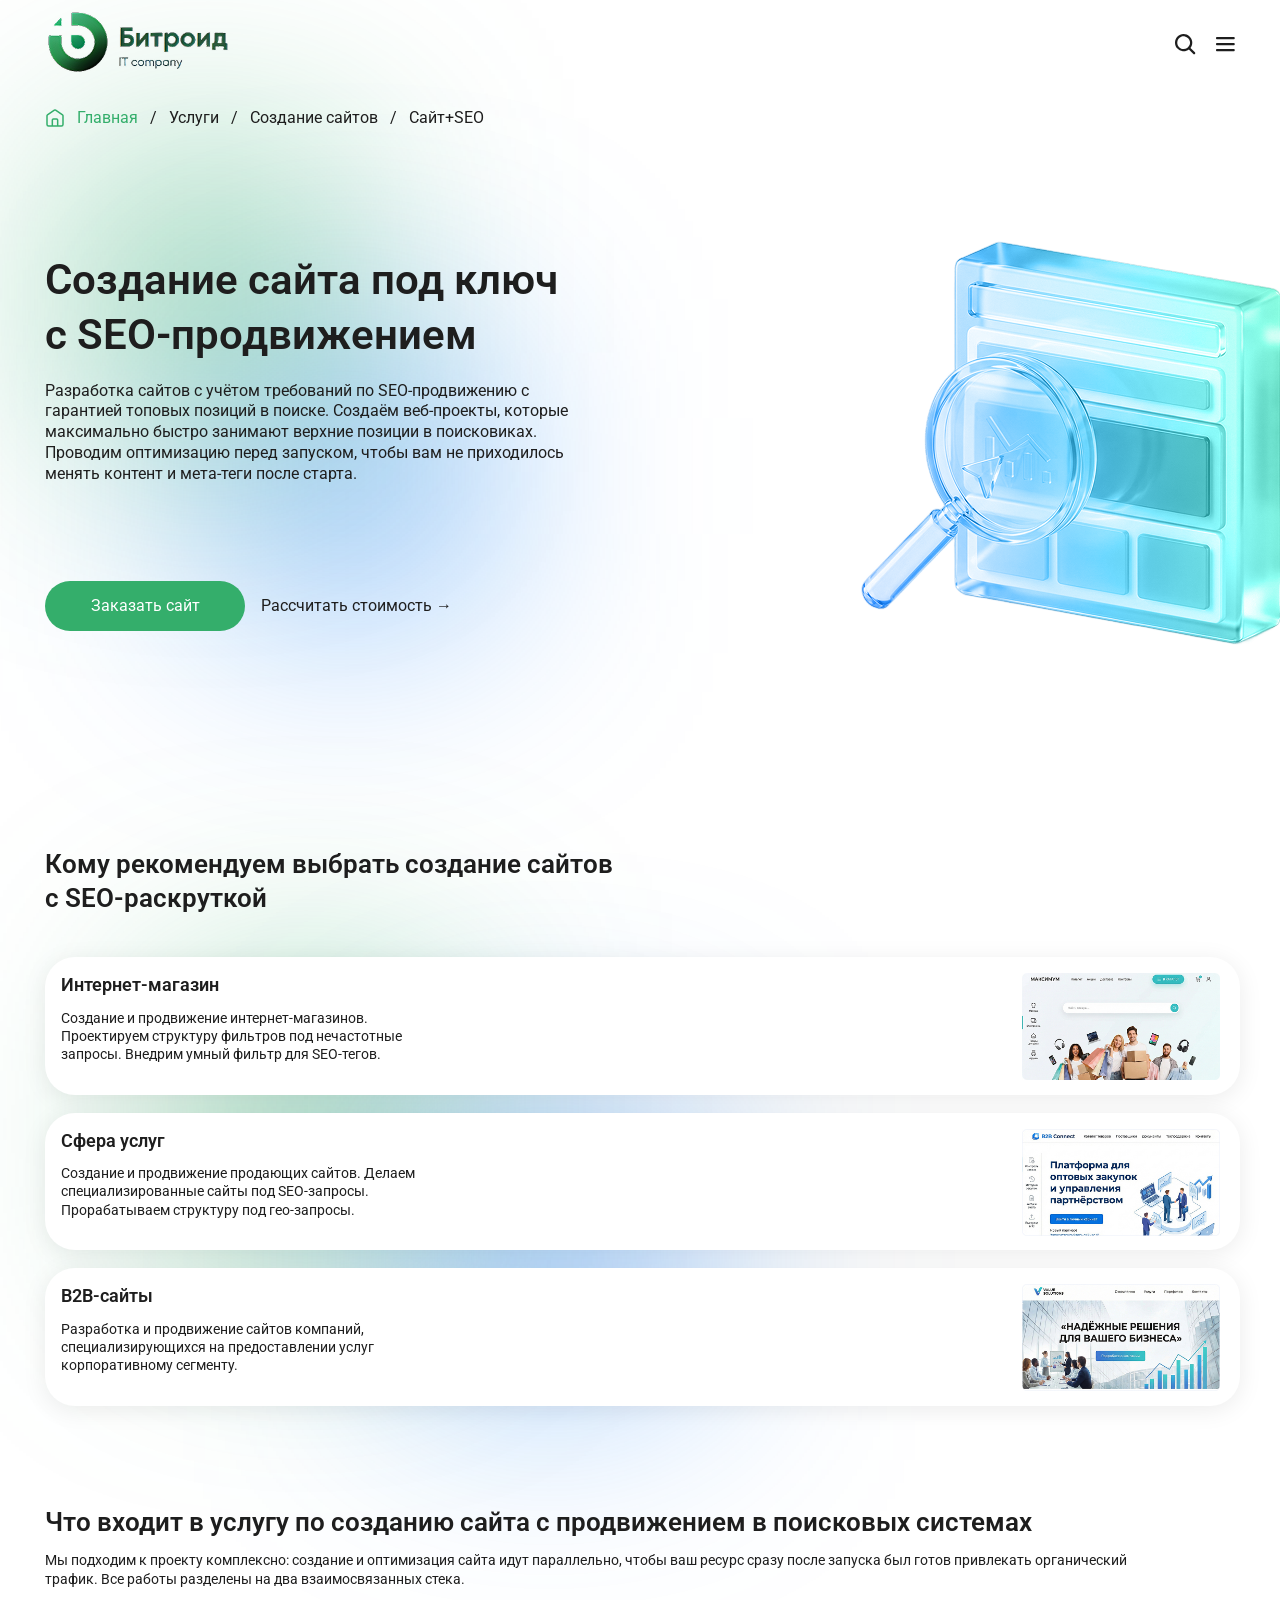
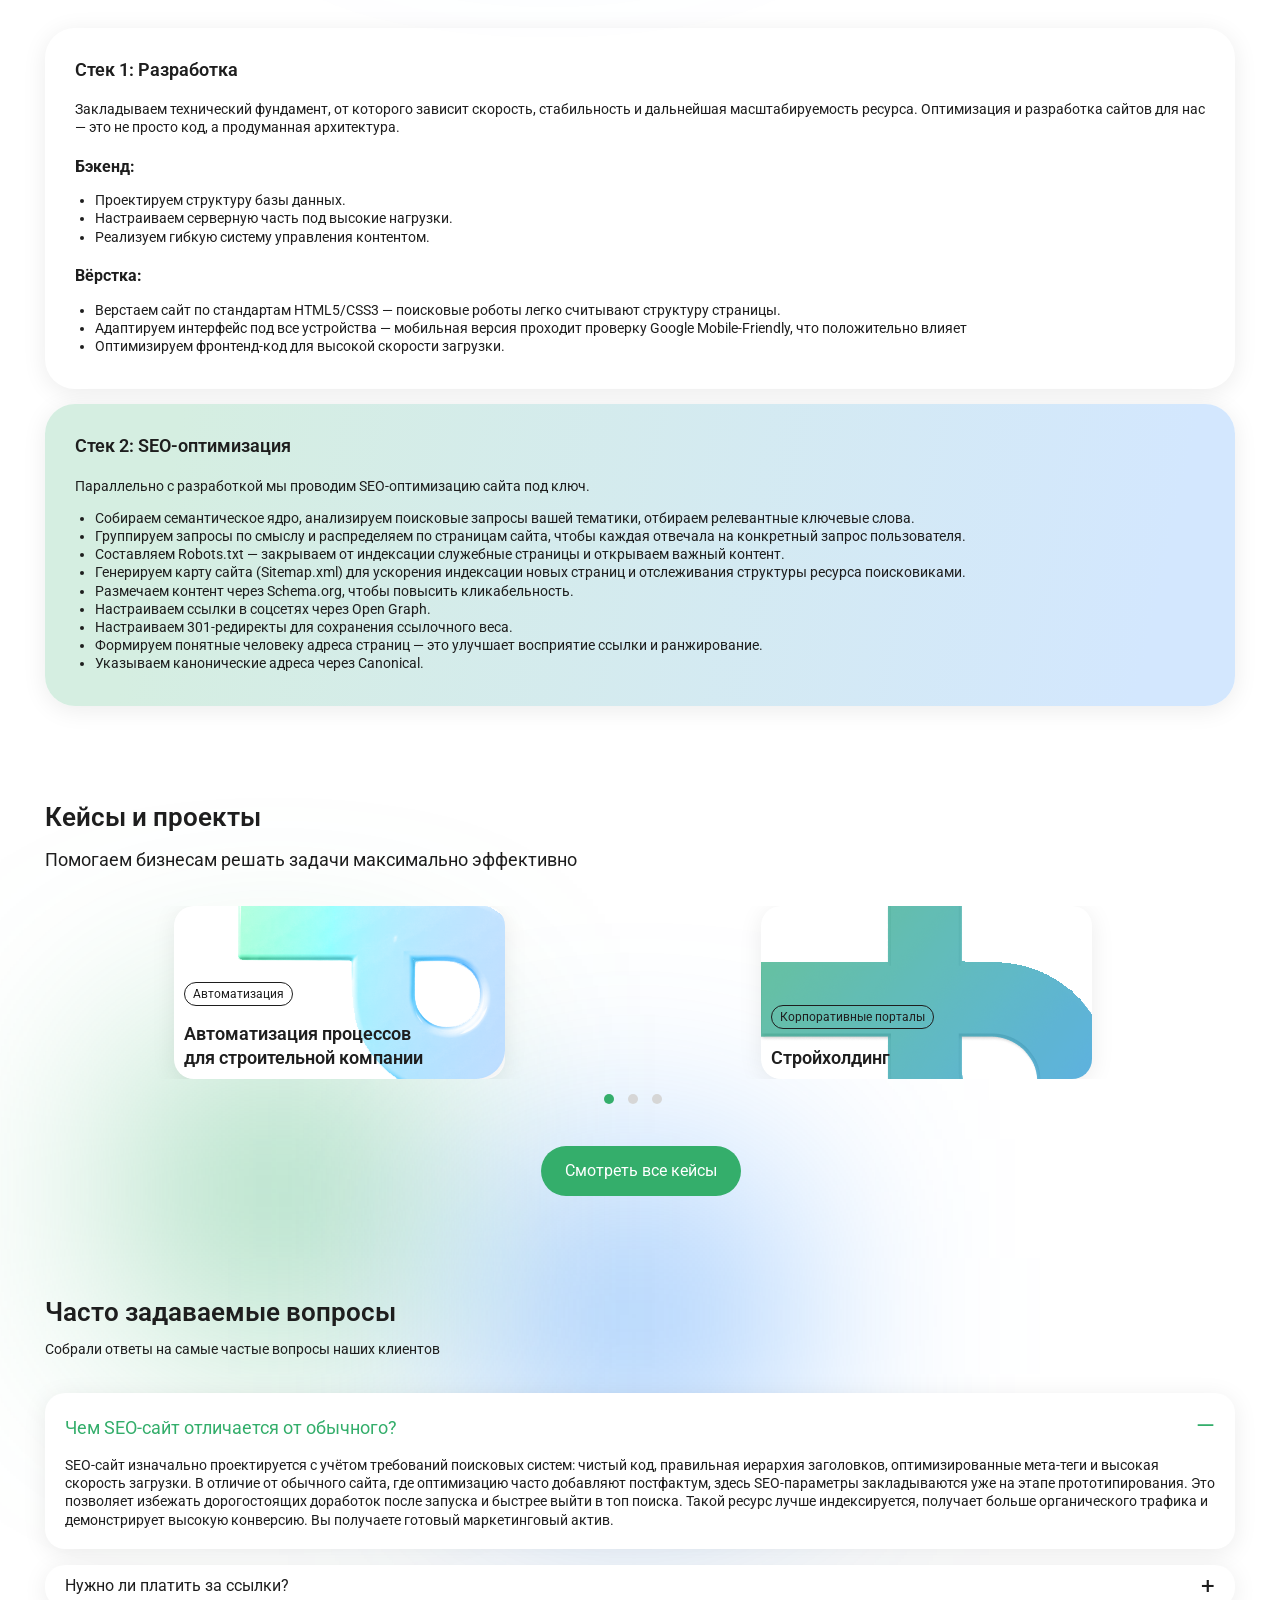
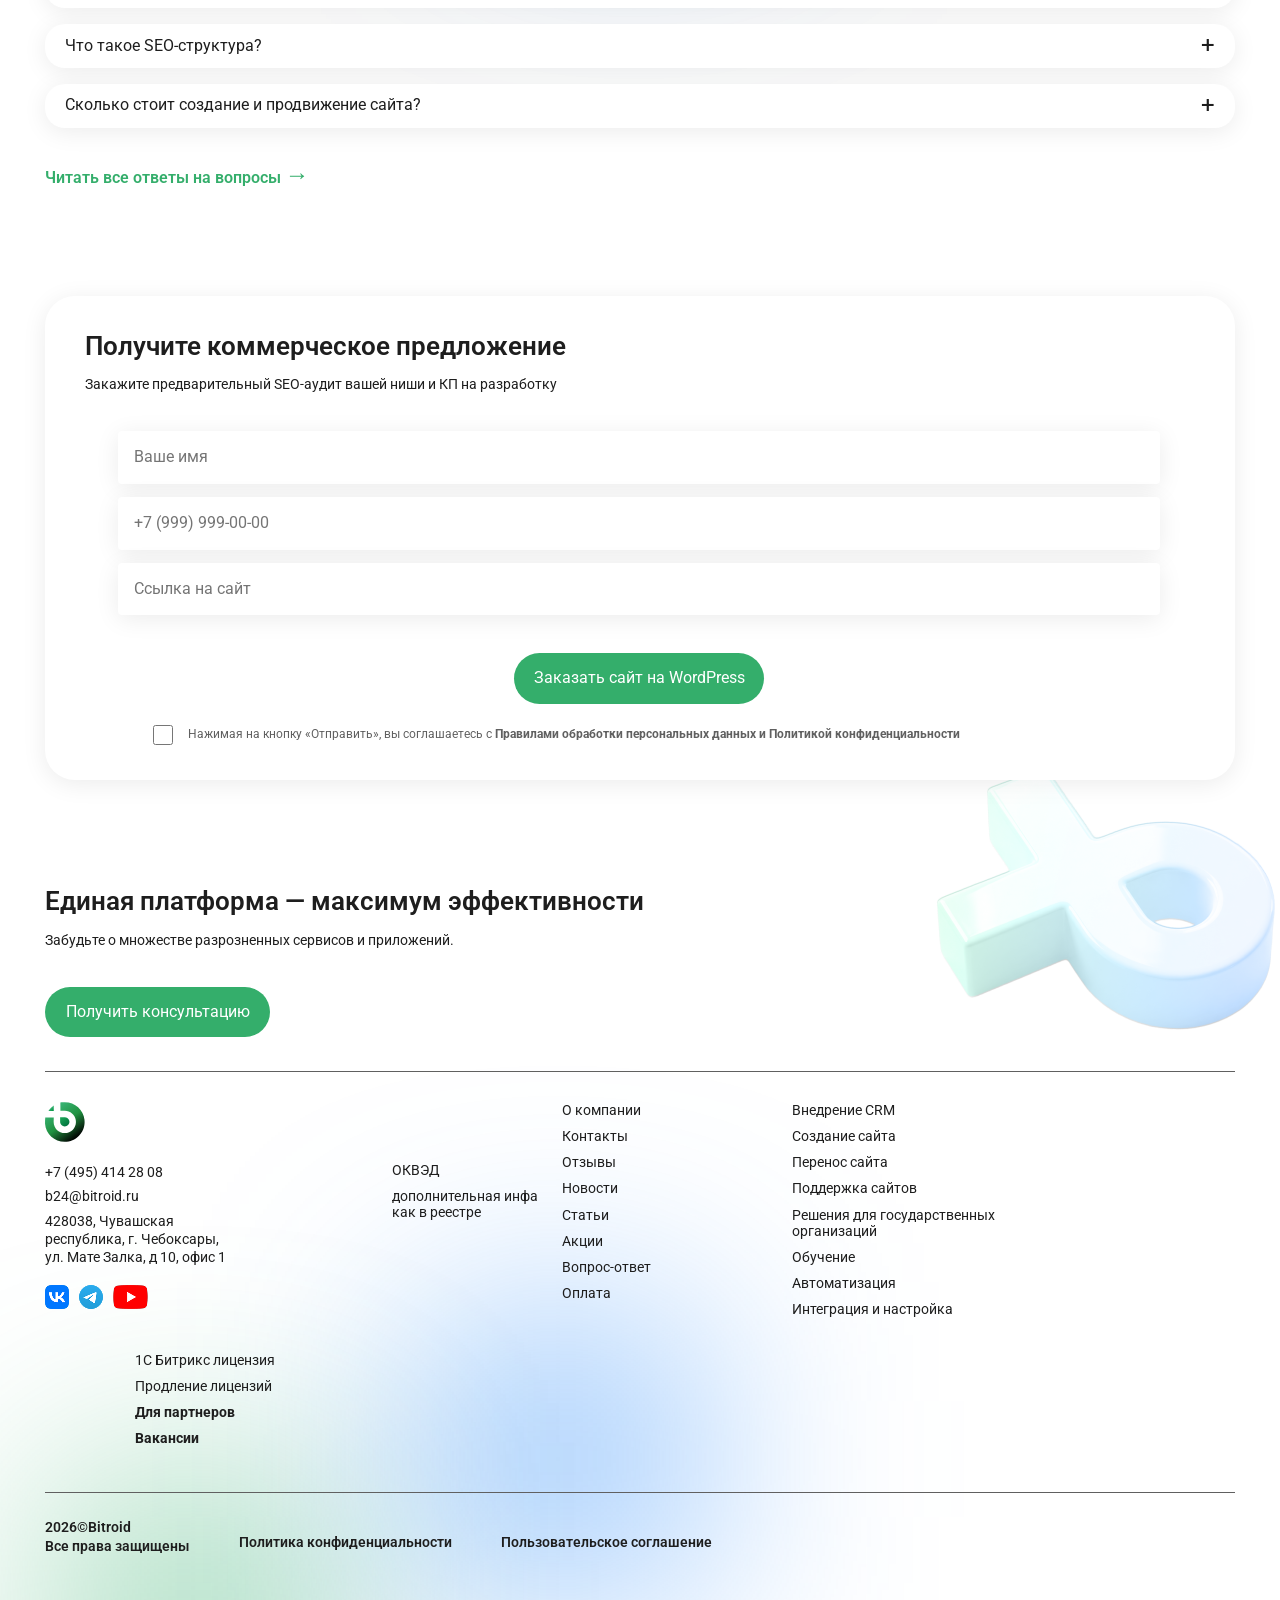
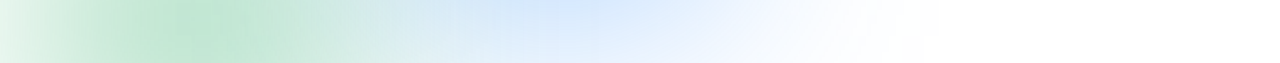
==== index.html @ ab28f727 "first commit" ====
<!DOCTYPE html>
<html lang="ru">
<head>
    <meta charset="UTF-8">
    <meta name="viewport" content="width=device-width, initial-scale=1.0">
    <meta http-equiv="X-UA-Compatible" content="ie=edge">
    <link rel="preconnect" href="https://fonts.googleapis.com">
    <link rel="preconnect" href="https://fonts.gstatic.com" crossorigin>
    <link href="https://fonts.googleapis.com/css2?family=Roboto:ital,wght@0,100..900;1,100..900&display=swap" rel="stylesheet">
    <link rel="stylesheet" href="./css/normalize.css">
    <link rel="stylesheet" href="./css/typography.css">
    <link rel="stylesheet" href="./css/typography_laptop.css">
    <link rel="stylesheet" href="./css/typography_mobile.css">
    <link rel="stylesheet" href="./css/cases_carousel.css">
    <link rel="stylesheet" href="./css/header.css">
    <link rel="stylesheet" href="./css/header_laptop.css">
    <link rel="stylesheet" href="./css/header_mobile.css">
    <link rel="stylesheet" href="./css/main.css">
    <link rel="stylesheet" href="./css/main_laptop.css">
    <link rel="stylesheet" href="./css/main_mobile.css">
    <link rel="stylesheet" href="./css/footer.css">
    <link rel="stylesheet" href="./css/footer_laptop.css">
    <link rel="stylesheet" href="./css/footer_mobile.css">
    <link rel="stylesheet" href="https://cdnjs.cloudflare.com/ajax/libs/OwlCarousel2/2.3.4/assets/owl.carousel.css">
    <link rel="stylesheet" href="https://cdnjs.cloudflare.com/ajax/libs/OwlCarousel2/2.3.4/assets/owl.theme.default.min.css">
    <title>Bitrod - мегасуперкорпорация, прошу не путать с Androidом и Ведроидом</title>
</head>
<body>
<!--                                   HEADER                             -->      
<header>
    <!--                         Секция "Главное меню"                    -->    
    <section class="navigation_section">
        <div class="logo_block">
            <img src="./img/logo.png" alt="Logo" width="198" height="64">
        </div>
        <div class="menu_block">
            <a href="#">
                Услуги
                <div class="icon_caretdown"></div>
            </a>
            <a href="#">
                Продукты
                <div class="icon_caretdown"></div>
            </a>
            <a href="#">
                <div>Готовые решения</div>
                <div class="icon_caretdown"></div>
            </a>
            <a href="#">
                <div>Кейсы и проекты</div>
                <div class="icon_caretdown"></div>
            </a>
            <a href="#">
                <div>О нас</div>
                <div class="icon_caretdown"></div>
            </a>
            <div class="icon_close"></div>
        </div>
        <div class="right_block">
            <a class="phone" href="tel:+74954142808">+7 (495) 414 28 08</a>
            <a href="#" class="search">
                <div class="icon_search"></div>
            </a>
            <div class="discuss_button">
                <button>Обсудить проект</button>
            </div>
            <div class="menu_icon_block">
                <div class="icon_menu"></div>
            </div>
        </div>
    </section>
    <!--                         Секция "Хлебные крошки"                       -->
    <section class="breadcrumb_section">
        <a href="#">
            <div class="icon_home"></div>
        </a>
        <a href="#" class="text_home">Главная</a>
        <div> / </div> 
        <a href="#">Услуги</a>
        <div> / </div> 
        <a href="#">Создание сайтов</a>
        <div> / </div>
        <a href="#">Сайт+SEO</a>
    </section>
</header>
<!--                                       MAIN                                 -->      
<main>
    <!--                   Секция "Баннер про создание сайта"                   -->
    <section class="main_section">
        <div class="blur_ellipse ellipse_blue"></div>
        <div class="blur_ellipse ellipse_green"></div>
        <div class="info_block">
            <h1>Создание сайта под ключ с SEO-продвижением</h1>
            <div class="content">Разработка сайтов с учётом требований по SEO-продвижению с гарантией топовых позиций в поиске. Создаём веб-проекты, которые максимально быстро занимают верхние позиции в поисковиках. Проводим оптимизацию перед запуском, чтобы вам не приходилось менять контент и мета-теги после старта.</div>
            <div class="buttons_block">
                <button></button>
                <a href="#">
                    <span>Рассчитать стоимость</span>
                    <span class="icon_arrow_right">→</span>
                </a>
            </div>
        </div>
    </section>
    <!--                        Секция "Кому рекомендуем?"                        -->
    <section class="recommendations_section">
        <div class="blur_ellipse ellipse_green"></div>
        <div class="blur_ellipse ellipse_blue"></div>
        <h2>Кому рекомендуем выбрать создание сайтов с SEO-раскруткой</h2>
        <div class="recommendations_items owl-theme">
            <div class="item recommendation">
                <div class="left_block">
                    <h3>Интернет-магазин</h3>
                    <div class="description desktop_text_m">Создание и продвижение интернет-магазинов. Проектируем структуру фильтров под нечастотные запросы. Внедрим умный фильтр для SEO-тегов.
                    </div>
                </div>
                <div class="image_block">
                    <img src="./img/recommendation01.jpg" alt="Интернет-магазин">
                </div>
            </div>
            <div class="item recommendation">
                <div class="left_block">
                    <h3>Сфера услуг</h3>
                    <div class="description desktop_text_m">Создание и продвижение продающих сайтов. Делаем специализированные сайты под SEO-запросы. Прорабатываем структуру под гео-запросы.
                    </div>
                </div>
                <div class="image_block">
                    <img src="./img/recommendation02.jpg" alt="Сфера услуг">
                </div>
            </div>
            <div class="item recommendation">
                <div class="left_block">                
                    <h3>B2B-сайты</h3>
                    <div class="description desktop_text_m">Разработка и продвижение сайтов компаний, специализирующихся на предоставлении услуг корпоративному сегменту.
                    </div>
                </div>
                <div class="image_block">
                    <img src="./img/recommendation03.jpg" alt="B2B-сайты">
                </div>                
            </div>            
        </div>
    </section>
    <!--                      Секция "Что входит в услугу"                           -->
    <section class="structure_section">
        <div class="title">
            <h2>Что входит в услугу по созданию сайта с продвижением в поисковых системах</h2>
            <div class="subtitle">Мы подходим к проекту комплексно: создание и оптимизация сайта идут параллельно, чтобы ваш ресурс сразу после запуска был готов привлекать органический трафик. Все работы разделены на два взаимосвязанных стека.</div>
        </div>
        <div class="stacks owl-theme">
            <div class="item stack desktop_text_l">
                <h3>Стек 1: Разработка</h3>
                <p>Закладываем технический фундамент, от которого зависит скорость, стабильность и дальнейшая масштабируемость ресурса. Оптимизация и разработка сайтов для нас — это не просто код, а продуманная архитектура.</p>
                <h4>Бэкенд:</h4>
                <ul>
                    <li>Проектируем структуру базы данных.</li>
                    <li>Настраиваем серверную часть под высокие нагрузки.</li>
                    <li>Реализуем гибкую систему управления контентом.</li>
                </ul>
                <h4>Вёрстка:</h4>
                <ul>
                    <li>Верстаем сайт по стандартам HTML5/CSS3 — поисковые роботы легко считывают структуру страницы.</li>
                    <li>Адаптируем интерфейс под все устройства — мобильная версия проходит проверку Google Mobile-Friendly, что положительно влияет</li>
                    <li>Оптимизируем фронтенд-код для высокой скорости загрузки.</li>
                </ul>
            </div>
            <div class="item stack desktop_text_l">
                <h3>Стек 2: SEO-оптимизация</h3>
                <p>Параллельно с разработкой мы проводим SEO-оптимизацию сайта под ключ.</p>
                <ul>
                    <li>Собираем семантическое ядро, анализируем поисковые запросы вашей тематики, отбираем релевантные ключевые слова.</li>
                    <li>Группируем запросы по смыслу и распределяем по страницам сайта, чтобы каждая отвечала на конкретный запрос пользователя.</li>
                    <li>Составляем Robots.txt — закрываем от индексации служебные страницы и открываем важный контент.</li>
                    <li>Генерируем карту сайта (Sitemap.xml) для ускорения индексации новых страниц и отслеживания структуры ресурса поисковиками.</li>
                    <li>Размечаем контент через Schema.org, чтобы повысить кликабельность.</li>
                    <li>Настраиваем ссылки в соцсетях через Open Graph.</li>
                    <li>Настраиваем 301-редиректы для сохранения ссылочного веса.</li>
                    <li>Формируем понятные человеку адреса страниц — это улучшает восприятие ссылки и ранжирование.</li>
                    <li>Указываем канонические адреса через Canonical.</li>
                </ul>                
            </div>
        </div>
    </section>
    <!--                                 Секция "Кейсы"                             -->    
    <section class="cases_section">
        <div class="blur_ellipse ellipse_green"></div>
        <div class="blur_ellipse ellipse_blue"></div>
        <h2>Кейсы и проекты</h2>
        <div class="subtitle">Помогаем бизнесам решать задачи максимально эффективно</div>
        <div class="carousel_wrap">
            <div class="cases_carousel owl-carousel owl-theme">
                <div class="item">
                    <div class="case case_left">
                        <a href="#" class="read_case dekstop_text_l_2">Читать кейс &gt;</a>
                        <div class="description desktop_text_m">Ускорили выполнение задач строительной компании на 20%.</div>   
                        <h3>Автоматизация процессов для строительной компании</h3>
                        <a class="tags" href="#">
                            <span class="category dekstop_links">Автоматизация</span>
                        </a>
                    </div>                
                </div>
                <div class="item">
                    <div class="case case_center">
                        <a href="#" class="read_case dekstop_text_l_2">Читать кейс &gt;</a>
                        <div class="description desktop_text_m">Ускорили выполнение задач строительной компании на 20%.</div>   
                        <h3>Стройхолдинг</h3>
                        <a class="tags" href="#">
                            <span class="category dekstop_links">Корпоративные порталы</span>
                        </a>
                    </div>                
                </div>
                <div class="item">
                    <div class="case case_right">
                        <a href="#" class="read_case dekstop_text_l_2">Читать кейс &gt;</a>
                        <div class="description desktop_text_m">Ускорили выполнение задач строительной компании на 20%.</div>   
                        <h3>Автоматизация процессов для строительной компании</h3>
                        <a class="tags" href="#">
                            <span class="category dekstop_links">Автоматизация</span>
                        </a>
                    </div>                
                </div>
                <div class="item">
                    <div class="case case_left">
                        <a href="#" class="read_case dekstop_text_l_2">Читать кейс &gt;</a>
                        <div class="description desktop_text_m">Ускорили выполнение задач строительной компании на 20%.</div>   
                        <h3>Автоматизация процессов для строительной компании</h3>
                        <a class="tags" href="#">
                            <span class="category dekstop_links">Автоматизация</span>
                        </a>
                    </div>                
                </div>
                <div class="item">
                    <div class="case case_center">
                        <a href="#" class="read_case dekstop_text_l_2">Читать кейс &gt;</a>
                        <div class="description desktop_text_m">Ускорили выполнение задач строительной компании на 20%.</div>   
                        <h3>Стройхолдинг</h3>
                        <a class="tags" href="#">
                            <span class="category dekstop_links">Корпоративные порталы</span>
                        </a>
                    </div>                
                </div>
                <div class="item">
                    <div class="case case_right">
                        <a href="#" class="read_case dekstop_text_l_2">Читать кейс &gt;</a>
                        <div class="description desktop_text_m">Ускорили выполнение задач строительной компании на 20%.</div>   
                        <h3>Автоматизация процессов для строительной компании</h3>
                        <a class="tags" href="#">
                            <span class="category dekstop_links">Автоматизация</span>
                        </a>
                    </div>                
                </div>
            </div>
        </div>
        <button>Смотреть все кейсы</button>
    </section>
    <!--                  Секция "Часто задаваемые вопросы"                  -->
    <section class="faq_section">
        <div class="blur_ellipse ellipse_green"></div>
        <div class="blur_ellipse ellipse_blue"></div>        
        <div class="blur_ellipse ellipse_green2"></div>
        <div class="blur_ellipse ellipse_blue2"></div>        
        <h2>Часто задаваемые вопросы</h2>
        <div class="subtitle">
            <div class="desktop_text_l">Собрали ответы на самые частые вопросы наших клиентов</div>
            <a href="#" class="dekstop_text_button">Читать все ответы на вопросы <span class="icon_arrow_right">→</span></a>
        </div>
        <div class="faq_accordion">
            <div class="question question_expand">
                <div class="header">
                    <div class="title question_title_expand">Чем SEO-сайт отличается от обычного?</div>
                    <div class="icon question_icon_expand">—</div>
                </div>
                <div class="description desktop_text_m" style="display: block;">SEO-сайт изначально проектируется с учётом требований поисковых систем: чистый код, правильная иерархия заголовков, оптимизированные мета-теги и высокая скорость загрузки. В отличие от обычного сайта, где оптимизацию часто добавляют постфактум, здесь SEO-параметры закладываются уже на этапе прототипирования. Это позволяет избежать дорогостоящих доработок после запуска и быстрее выйти в топ поиска. Такой ресурс лучше индексируется, получает больше органического трафика и демонстрирует высокую конверсию. Вы получаете готовый маркетинговый актив.</div>
            </div>
            <div class="question">
                <div class="header">
                    <div class="title">Нужно ли платить за ссылки?</div>
                    <div class="icon">+</div>
                </div>
                <div class="description desktop_text_m">SEO-сайт изначально проектируется с учётом требований поисковых систем: чистый код, правильная иерархия заголовков, оптимизированные мета-теги и высокая скорость загрузки. В отличие от обычного сайта, где оптимизацию часто добавляют постфактум, здесь SEO-параметры закладываются уже на этапе прототипирования. Это позволяет избежать дорогостоящих доработок после запуска и быстрее выйти в топ поиска. Такой ресурс лучше индексируется, получает больше органического трафика и демонстрирует высокую конверсию. Вы получаете готовый маркетинговый актив.</div>
            </div>
            <div class="question">
                <div class="header">
                    <div class="title">Что такое SEO-структура?</div>
                    <div class="icon">+</div>
                </div>
                <div class="description desktop_text_m">SEO-сайт изначально проектируется с учётом требований поисковых систем: чистый код, правильная иерархия заголовков, оптимизированные мета-теги и высокая скорость загрузки. В отличие от обычного сайта, где оптимизацию часто добавляют постфактум, здесь SEO-параметры закладываются уже на этапе прототипирования. Это позволяет избежать дорогостоящих доработок после запуска и быстрее выйти в топ поиска. Такой ресурс лучше индексируется, получает больше органического трафика и демонстрирует высокую конверсию. Вы получаете готовый маркетинговый актив.</div>
            </div>
            <div class="question">
                <div class="header">
                    <div class="title">Сколько стоит создание и продвижение сайта?</div>
                    <div class="icon">+</div>
                </div>
                <div class="description desktop_text_m">SEO-сайт изначально проектируется с учётом требований поисковых систем: чистый код, правильная иерархия заголовков, оптимизированные мета-теги и высокая скорость загрузки. В отличие от обычного сайта, где оптимизацию часто добавляют постфактум, здесь SEO-параметры закладываются уже на этапе прототипирования. Это позволяет избежать дорогостоящих доработок после запуска и быстрее выйти в топ поиска. Такой ресурс лучше индексируется, получает больше органического трафика и демонстрирует высокую конверсию. Вы получаете готовый маркетинговый актив.</div>
            </div>
        </div>
    </section>
    <!--                  Секция "Получить коммерческое предложение"               -->
    <section class="getoffer_section">
        <div class="getoffer_block">
            <div class="getoffer_form">
                <h2>Получите коммерческое предложение</h2>
                <div class="subtitle desktop_text_l">Закажите предварительный SEO-аудит вашей ниши и КП на разработку</div>
                <div class="feedback">
                    <input type="text" placeholder="Ваше имя" class="your_name">
                    <input type="text" placeholder="+7 (999) 999-00-00" class="your_phone">
                    <input type="text" placeholder="Ссылка на сайт" class="link_site">
                    <div class="send_button">
                        <button></button>
                    </div>  
                    <div class="getoffer_checkbox">
                        <input type="checkbox" id="getoffer_confirm">
                        <label for="getoffer_confirm">Нажимая на кнопку «Отправить», вы соглашаетесь с <b>Правилами обработки персональных данных и Политикой конфиденциальности</b></label>
                    </div>
                </div>
            </div>
        </div>
    </section>    
</main>
<!--                                       FOOTER                               -->  
<footer>
    <div class="blur_ellipse ellipse_green"></div>
    <div class="blur_ellipse ellipse_blue"></div>    
    <div class="get_consultation">
        <div class="title">
            <h2>Единая платформа — максимум эффективности</h2>
            <div class="desktop_text_l">Забудьте о множестве разрозненных сервисов и приложений.</div>
        </div>        
        <div class="buttons">
            <button>Получить консультацию</button>
        </div>
    </div>
    <div class="bottom_menu">
        <div class="contacts_block">
            <div class="logo">
                <img src="./img/logo.svg" alt="Bitrod" width="40" height="40">
            </div>
            <div class="info_data">
                <a href="tel:+74954142808" class="phone dekstop_text_s">+7 (495) 414 28 08</a>
                <a href="emailto:b24@bitroid.ru" class="email dekstop_text_s">b24@bitroid.ru</a>
                <div class="adress dekstop_text_s">428038, Чувашская республика, г. Чебоксары, ул. Мате Залка, д 10, офис 1</div>
            </div>
            <div class="social_media">
                <a href="#" target="_blank"><img src="./img/vk.png" alt="ВКонтакте" width="24" height="24"></a>
                <a href="#" target="_blank"><img src="./img/telegram.png" alt="Телеграм" width="24" height="24"></a>
                <a href="#" target="_blank"><img src="./img/youtube.png" alt="YouTube" width="35" height="24"></a>
            </div>
        </div>
        <div class="column1_block">
            <a href="#">О компании</a>
            <a href="#">Контакты</a>
            <a href="#">Отзывы</a>
            <a href="#">Новости</a>
            <a href="#">Статьи</a>
            <a href="#">Акции</a>
            <a href="#">Вопрос-ответ</a>
            <a href="#">Оплата</a>
        </div>
        <div class="column2_block">
            <a href="#">Внедрение CRM</a>
            <a href="#">Создание сайта</a>
            <a href="#">Перенос сайта</a>
            <a href="#">Поддержка сайтов</a>
            <a href="#">Решения для государственных организаций</a>
            <a href="#">Обучение</a>
            <a href="#">Автоматизация</a>
            <a href="#">Интеграция и настройка</a>
        </div>
        <div class="column3_block">
            <div class="top_lines">
                <a href="#">1С Битрикс лицензия</a>
                <a href="#">Продление лицензий</a>
            </div>
            <div class="bottom_lines">
                <a href="#"><b>Для партнеров</b></a>
                <a href="#"><b>Вакансии</b></a>
            </div>
        </div>
        <div class="column4_block">
            <a href="#">ОКВЭД</a>
            <a href="#">дополнительная инфа как в реестре</a>
        </div>
    </div>
    <div class="bottom_copyright">
        <div class="column1_block">
            <a href="#">
                2026©Bitroid<br>
                Все права защищены
            </a>
        </div>
        <div class="column2_block">
            <a href="#">Политика конфиденциальности</a>
        </div>
        <div class="column3_block">
            <a href="#">Пользовательское соглашение</a>
        </div>        
    </div>
</footer>
<span id="bp_mobile" class="bp_checking"></span>
<span id="bp_tablet" class="bp_checking"></span>
<span id="bp_desktop" class="bp_checking"></span>
<script src="https://ajax.googleapis.com/ajax/libs/jquery/3.6.3/jquery.min.js"></script>
<script src="https://cdnjs.cloudflare.com/ajax/libs/OwlCarousel2/2.3.4/owl.carousel.min.js"></script>
<script src="./js/common.js"></script>
<script src="./js/main.js"></script>
</body>
</html>
---- css/typography.css ----
html {
    box-sizing: border-box;
    --color_deep_gray: #1E1E1E;
    --color_green_1: #34AE6B;
    --color_blue_blur: #2587F9;
    --color_gray: #606060;
    font-size: 16px;
}

*,
*::before,
*::after {
    box-sizing: inherit;
}

a:link, a:visited, a:hover, a:active {
    text-decoration: none;
    color: var(--color_deep_gray);
}

a:hover, a:active {
    opacity: 0.7;
}

body {
    margin: 0;
    font-family: "Roboto", sans-serif;
    background-color: white;
    color: var(--color_deep_gray);
    font-size: 1rem;
}

button {
    background: var(--color_green_1);
    color: white;
    border-radius: 3.75rem;
    border: none;
    padding-top: 1rem;
    padding-bottom: 1rem;
    cursor: pointer;
}

section {
    width: 100%;
}

header, main, footer {
    padding: 0 3.75rem;
    max-width: 90rem;
    margin: 0 auto;
}

main {
    padding: 0 0 100px 60px;
}

h1, h2, h3, h4 {
    margin: 0;
}

h1 {
    position: relative;
    font-family: 'Roboto';
    font-style: normal;
    font-weight: 600;
    font-size: 64px;
    line-height: 130%;
}

h2 {
    font-family: 'Roboto';
    font-style: normal;
    font-weight: 600;
    font-size: 40px;
    line-height: 130%;
    color: var(--color_deep_gray);   
}

h3 {
    font-family: 'Roboto';
    font-style: normal;
    font-weight: 600;
    font-size: 24px;
    line-height: 130%;
    color: var(--color_deep_gray);
}

ul, li {
    font-weight: 400;
    font-size: 18px;
    line-height: 130%;
}

ul {
    padding-left: 30px;
}

input[type="text"] {
    padding: 16px 16px;
    color: var(--color_gray);
    background: white;
    width: 100%;
    box-shadow: 0px 4px 25px rgba(1, 8, 3, 0.08);
    border-radius: 4px;
    border: none;
    font-family: 'Roboto';
    font-style: normal;
    font-weight: 400;
    font-size: 16px;
    line-height: 130%;
}

input[type="checkbox"] {
    accent-color: var(--color_green_1);
    width: 20px;
    height: 20px;
    padding-left: 5px;
    cursor: pointer;
}

.blur_ellipse {
    content: "";
    position: absolute;
    width: 300px;
    height: 300px;
    filter: blur(150px);
    z-index: -1;
}

.desktop_text_l {
    font-style: normal;
    font-weight: 400;
    font-size: 18px;
    line-height: 130%;
}

.desktop_text_m {
    font-style: normal;
    font-weight: 400;
    font-size: 16px;
    line-height: 130%;
}

.dekstop_text_l_2 {
    font-style: normal;
    font-weight: 600;
    font-size: 18px;
    line-height: 130%;
}

.dekstop_text_s {
    font-style: normal;
    font-weight: 400;
    font-size: 14px;
    line-height: 130%;
}

.dekstop_links {
    font-style: normal;
    font-weight: 400;
    font-size: 12px;
    line-height: 130%;
}

.dekstop_text_button {
    font-style: normal;
    font-weight: 600;
    font-size: 16px;
    line-height: 110%;
}

.bp_checking { display:none; }

@media only screen and (max-width:767px) {
	#bp_mobile { display:block; }
}

@media only screen and (min-width:768px) and (max-width:1439px) {
	#bp_tablet { display:block; }
}

@media only screen and (min-width:1440px) {
	#bp_desktop { display:block; }
}
---- css/typography_laptop.css ----
@media screen and (max-width: 1439px) 
{

ul, li {
    font-size: 14px;
}

ul {
    padding-left: 20px;
}

h1 {
    font-size: 42px;
    line-height: 130%;
}

h2 {
    font-size: 26px;
    line-height: 130%;
}

h3 {
    font-size: 18px;
    line-height: 130%;
}

h4 {
    font-size: 16px;
    line-height: 130%;
}

.blur_ellipse {
    width: 190px;
    height: 190px;
    filter: blur(130px);
}

.desktop_text_l {
    font-size: 14px;
}

.dekstop_text_s {
    font-style: normal;
    font-weight: 400;
    font-size: 14px;
    line-height: 130%;
}

.desktop_text_m {
    font-size: 14px;
    line-height: 130%;    
}

}
---- css/typography_mobile.css ----
@media screen and (max-width: 767px) 
{

h1 {
    font-size: 24px;
}

h2 {
    font-size: 20px;
}

h3 {
    font-size: 16px;
}

.blur_ellipse {
    width: 100px;
    height: 100px;
    filter: blur(85px);
}

}
---- css/cases_carousel.css ----
.carousel-wrap {
    width: 1192px;
    margin: auto;
    position: relative;
}

.owl-carousel .owl-nav {
    overflow: hidden;
    height: 0px;
}

.owl-theme .owl-dots .owl-dot.active span,
.owl-theme .owl-dots .owl-dot:hover span {
    background: var(--color_green_1) !important; 
}


.owl-carousel .item {
    text-align: center;
}

.owl-carousel .nav-btn {
    height: 44px;
    position: absolute;
    width: 44px;
    cursor: pointer;
    top: 143px !important;
}

.owl-carousel .owl-prev.disabled,
.owl-carousel .owl-next.disabled {
    pointer-events: none;
    opacity: 0.2;
}

.owl-carousel .prev-slide {
    background: url('../img/nav-icon.png') no-repeat scroll 0 0;
    left: -64px;
    box-shadow: 0px 4px 25px rgba(1, 8, 3, 0.08);
}

.owl-carousel .next-slide {
    background: url('../img/nav-icon.png') no-repeat scroll -44px 0px;
    right: -64px;
    box-shadow: 0px 4px 25px rgba(1, 8, 3, 0.08);
}

.owl-carousel .prev-slide:hover {
    background-position: 0px -44px;
}

.owl-carousel .next-slide:hover {
    background-position: -44px -44px;
}

span.img-text {
    text-decoration: none;
    outline: none;
    transition: all 0.4s ease;
    -webkit-transition: all 0.4s ease;
    -moz-transition: all 0.4s ease;
    -o-transition: all 0.4s ease;
    cursor: pointer;
    width: 100%;
    font-size: 23px;
    display: block;
    text-transform: capitalize;
}

span.img-text:hover {
    color: #2caae1;
}
---- css/header.css ----
.navigation_section {
    align-items: center;
    display: flex; 
    justify-content: space-between;
}

.navigation_section > .logo_block {
    padding-top: 10px;
    padding-bottom: 10px;
}

.navigation_section > .menu_block {
    display: flex;
    justify-content: flex-start;
    padding-right: 40px;
    gap: 28px;
    align-items: center;
}

.navigation_section > .menu_block > a {
    display: flex;
    justify-content: flex-start;
    align-items: center;
    gap: 6px;
}

.navigation_section > .right_block {
    display: flex;
    justify-content: space-between;
    align-items: center;
    gap: 24px;
}

.right_block > .discuss_button {
    text-align: center;
}

.discuss_button button {
    padding-left: 37px;
    padding-right: 37px;
}

.icon_caretdown {
    content: "";
    width: 10px;
    height: 6px;
    background-image: url([data-uri]);
    background-repeat: no-repeat;
}

.icon_search {
    content: "";
    width: 21px;
    height: 21px;
    background-image: url([data-uri]);
    background-repeat: no-repeat;
}

.icon_home {
    content: "";
    width: 20px;
    height: 20px;
    background-image: url([data-uri]);
    background-repeat: no-repeat;
}

.icon_menu {
    content: "";
    width: 19px;
    height: 15px;
    background-image: url([data-uri]);
    background-repeat: no-repeat;
}

.icon_close {
    display: none;
    cursor: pointer;
    content: "";
    position: absolute;
    top: 10px;
    right: 10px;
    width: 19px;
    height: 19px;
    background-image: url([data-uri]);
    background-repeat: no-repeat;
    z-index: 2;
}

.text_home {
    color: var(--color_green_1) !important;
}

.breadcrumb_section {
    display: flex;
    padding: 20px 0;
    justify-content: start;
    align-items: center;
    gap: 12px 12px;
}

.right_block > .menu_icon_block {
    display: none;
}
---- css/header_laptop.css ----
@media screen and (max-width: 1439px) 
{

header {
    padding-left: 45px;
    padding-right: 45px;
}    

/* .navigation_section > .menu_block {
    display: none;
} */

.navigation_section > .menu_block {
    display: none;
    position: absolute;
    top: 0px;
    right: 0px;
    width: 200px;
    height: 250px;
    background-color: white;
    padding: 20px;
    z-index: 1;
    flex-direction: column;
    align-items: start;
    box-shadow: 0px 4px 25px rgba(1, 8, 3, 0.08);
    border-radius: 20px;
}

.navigation_section > .menu_block > .icon_close {
    display: block;
}

.navigation_section > .right_block {
    gap: 20px;
}

.right_block > .discuss_button {
    display: none;
}

.right_block > .phone {
    display: none;
}

.right_block > .menu_icon_block {
    display: block;
}

}
---- css/header_mobile.css ----
@media screen and (max-width: 767px) 
{

header {
    padding-left: 16px;
    padding-right: 18px;
} 

.navigation_section > .logo_block > img {
    width: 86px;
    height: 28px;
}

header > .breadcrumb_section {
    font-size: 14px;
    flex-wrap: wrap;
    gap: 2px 10px;
    padding-top: 10px;
    padding-bottom: 10px;
}

}
---- css/main.css ----
.main_section {
    height: 800px;
    position: relative;
    background: url('../img/chart_dynamic.png') right center no-repeat;
    padding-top: 200px;
}

.main_section > .ellipse_blue {
    left: 440px;
    top: 473px;
    background: var(--color_blue_blur);

}

.main_section > .ellipse_green {
    left: 105px;
    top: 273px;
    background: var(--color_green_1);
}

.main_section > .info_block {
    position: relative;
    width: 797px;
    height: 420px;
}

.main_section > .info_block > .content {
    font-size: 16px;
    line-height: 130%;    
    margin-top: 24px;
    height: 170px;
    overflow: hidden;
}

.main_section > .info_block > .buttons_block {
    display: flex;
    justify-content: left;
    align-items: center;
    gap: 16px;
}

.buttons_block > .icon_arrow_right {
    font-size: 30px;

}
.buttons_block > button {
    width: 200px;
}

.buttons_block > button::after {
    content: 'Заказать';
}

.recommendations_section {
    position: relative;
    height: 732px;
    padding-top: 150px;
    padding-right: 60px;
}

.recommendations_section > .ellipse_green {
    left: 305px;
    top: 397px;
    background: var(--color_green_1);
}

.recommendations_section > .ellipse_blue {
    left: 738px;
    top: 459px;
    background: var(--color_blue_blur);
}

.recommendations_section > h2 {
    position: relative;
    display: block;
    width: 871px;
    height: 104px;
    margin-bottom: 60px;
}

.recommendations_items {
    display: flex;
    justify-content: center;
    align-items: center;
    gap: 24px;
}

.recommendation {
    width: 424px;
    padding: 30px 20px;
    height: 418px;
    border-radius: 30px;
    background-color: white;
    box-shadow: 0px 4px 25px rgba(1, 8, 3, 0.08);    
}

.recommendation > .left_block {
    overflow: hidden;
    height: 160px;
}

.recommendation > .left_block > .description {
    padding-top: 12px;
}

.structure_section {
    padding-top: 150px;
    padding-right: 60px;
}

.structure_section > .title {
    padding-right: 235px;
    height: 230px;
}

.structure_section > .title > h2 {
    margin-bottom: 20px;    
}

.structure_section > .title > .subtitle {
font-size: 18px;
line-height: 130%;
}

.structure_section > .stacks {
    display: flex;
    justify-content: space-between;
    align-items: center;    
}

.stacks > .stack {
    width: 648px;
    height: 600px;
    box-shadow: 0px 4px 25px rgba(1, 8, 3, 0.08);
    border-radius: 30px;
    padding: 30px;
}

.stacks > .stack:last-child {
    background: linear-gradient(282.56deg, #D3E7FE 7.81%, #D5EEE1 89.18%);    
}

.stacks > .stack > h3 {
    padding-bottom: 10px;
}

.cases_section {
    position: relative;
    padding-top: 150px;
    padding-right: 60px;
    height: 665px;
}

.cases_section > h2 {
    padding-bottom: 25px;
}

.cases_section > .subtitle {
    font-size: 18px;
}

.cases_section > button {
    position: absolute;
    width: 200px;
    top: 195px;
    right: 60px;
}

.cases_section .ellipse_green {
    left: 134px;
    top: 390px;
    background: var(--color_green_1);
}

.cases_section .ellipse_blue {
    left: 494px;
    top: 515px;
    background: var(--color_blue_blur);
}

.carousel_wrap {
    width: 100%;
    margin-top: 60px;
    margin-left: 60px;
}

.cases_carousel {
    max-width: 1192px;
    width: 100%;
}

.cases_carousel .item {
    height: 330px;
    display: flex;
    align-items: center;
    justify-content: center;
}

.case {
    width: 378px;
    height: 292px;    
    border-radius: 30px;
    padding: 20px 60px 20px 24px;
    display: flex;
    flex-direction: column-reverse;
    text-align: left;
    box-shadow: 0px 4px 25px rgba(1, 8, 3, 0.08);
    transition: 0.15s ease;
}

.case_left {
    background: url('../img/cases01.png') right bottom no-repeat #FFFFFF;    
}

.case_center {
    background: url('../img/cases02.png') right top no-repeat #FFFFFF;
}

.case_right {
    background: url('../img/cases03.png') left top no-repeat #FFFFFF;    
}

.case:hover {
    width: 400px;    
    height: 330px;
    box-shadow: 0px 4px 30px rgba(255, 255, 255, 0.1);
}

.case_left:hover {
    background-image: url('../img/cases01.png'), linear-gradient(98.54deg, #34AE6B 3.22%, #2587F9 86.86%);
    background-repeat: no-repeat, no-repeat;
    background-position: right bottom, left top;     
}

.case_center:hover {
    background-image: url('../img/cases02.png'), linear-gradient(98.54deg, #34AE6B 3.22%, #2587F9 86.86%);
    background-repeat: no-repeat, no-repeat;
    background-position: right top, left top;
}

.case_right:hover {
    background-image: url('../img/cases03.png'), linear-gradient(98.54deg, #34AE6B 3.22%, #2587F9 86.86%);
    background-repeat: no-repeat, no-repeat;
    background-position: left top, left top;
}

.case:hover > h3, .case:hover > .tags > .category {
    color: white;
}

.case:hover > .tags > .category {
    border-color: white;
}

.case:hover > .description, .case:hover > .read_case {
    display: block;
}

.category {
    border: 1px solid var(--color_deep_gray);
    border-radius: 30px;
    padding: 4px 8px;
}

.case > .tags {
    display: block;
    margin-bottom: 20px;
}

.case > .description {
    margin-top: 12px;
    margin-bottom: 12px;
    color: white;
    display: none;
}

.case > .read_case {
    margin-bottom: 25px;
    color: white;
    display: none;
}

.faq_section {
    position: relative;
    padding-top: 150px;
    padding-right: 60px;
    background: url('../img/faq_background.png') calc(100% - 60px) 220px no-repeat;
}

.faq_section > .ellipse_blue {
    display: none;
    background: var(--color_blue_blur);
}

.faq_section > .ellipse_green {
    display: none;
    background: var(--color_green_1);    
}

.faq_section > .ellipse_blue2 {
    display: none;
    background: var(--color_blue_blur);
}

.faq_section > .ellipse_green2 {
    display: none;
    background: var(--color_green_1);
}

.faq_section > h2 {
    margin-bottom: 20px;
}

.faq_section > .subtitle {
    display: flex;
    justify-content: space-between;
    align-items: center;
    width: 100%;
}
.faq_section > .subtitle .icon_arrow_right {
    font-size: 24px;
}

.faq_accordion {
    width: 760px;
    margin-top: 35px;
    display: flex;
    justify-content: flex-start;
    flex-direction: column;
    gap: 16px;
}

.faq_accordion > .question {
    width: 100%;
    padding: 20px 40px 20px 40px;
    background-color: white;
    box-shadow: 0px 4px 25px rgba(1, 8, 3, 0.08);
    border-radius: 20px;
}

.question_expand {
    padding-top: 40px !important;
    padding-bottom: 40px !important;
}

.question_title_expand {
    color: var(--color_green_1) !important;
}

.question_icon_expand {
    color: var(--color_green_1) !important;
}

.question > .header {
    display: flex;
    justify-content: space-between;
    align-items: center;
    cursor: pointer;    
}

.question > .header > .title {
    width: 515px;
    font-size: 18px;
    line-height: 130%;
}

.question > .header > .icon {
    font-size: 32px;
}

.question > .description {
    display: none;
    margin-top: 10px;
}

.getoffer_section {
    padding-top: 65px;
    padding-right: 60px;
}

.getoffer_section > .getoffer_block {
    height: 560px;
    box-shadow: 0px 4px 25px rgba(1, 8, 3, 0.08);
    border-radius: 30px;
    background: url('../img/get_offer.png') left top no-repeat;
    display: flex;
    justify-content: right;
}

.getoffer_block > .getoffer_form {
    width: 730px;
    padding-top: 40px;
    padding-right: 60px;
}

.getoffer_form > h2 {
    /* line-height: 47px; */
    line-height: 120%;
}

.getoffer_form > .subtitle {
    margin-top: 20px;
    margin-bottom: 60px;
}

.feedback {
    display: flex;
    flex-wrap: wrap;
    gap: 17px 15px;
    justify-content: space-between;    
}

.feedback > .your_name {
    width: 47%;
}

.feedback > .your_phone {
    width: 48%;
}

.feedback > .link_site {
    width: 100%;
}

.feedback > .send_button {
    width: 100%;
    text-align: center;
}

.feedback button {
    width: 225px;
    margin-top: 18px;
}

.feedback button::after {
    content: 'Получить консультацию';
}

.getoffer_form > table {
    width: 100%;
    border-spacing: 15px 11px;
}

.getoffer_form label {
    font-weight: 400;
    font-size: 12px;
    line-height: 130%;
    display: block;
    color: var(--color_gray);
    cursor: pointer;
}

.getoffer_form .getoffer_checkbox {
    margin-top: 23px;
    display: flex;
    justify-content: left;
    align-items: center;
    gap: 15px;
}
---- css/main_laptop.css ----
@media screen and (max-width: 1439px) 
{

main {
    padding-left: 45px;
    padding-right: 0;
    padding-bottom: 0;
}    

.main_section {
    height: 600px;
    padding-top: 105px;
    background-image: url('../img/chart_dynamic_laptop.png');
    background-position-y: top;    
}

.main_section > .info_block {
    width: 525px;
}

.main_section > .ellipse_blue {
    left: 207px;
    top: 233px;
}

.main_section > .ellipse_green {
    left: 68px;
    top: 52px;
}

.main_section > .info_block > .content {
    margin-top: 18px;
    font-size: 16px;
}

.main_section > .info_block > .content {
    height: 200px;
}

.buttons_block > button::after {
    content: 'Заказать сайт';
}

.recommendations_section {
    height: auto;
    padding-top: 100px;
    padding-right: 40px;
}

.recommendations_section > h2 {
    width: 573px;
    margin-bottom: 5px;
}

.recommendations_section > .ellipse_green {
    left: 166px;
    top: 286px;
}

.recommendations_section > .ellipse_blue {
    left: 409px;
    top: 401px;
}

.recommendations_section > .recommendations_items {
    display: flex;
    flex-direction: column;
    gap: 18px;
}

.recommendation {
    width: 100%;
    height: auto;
    padding: 16px 20px 10px 16px;
    display: flex;
    justify-content: space-between;
}

.recommendation > .left_block {
    width: 380px;
    height: auto;
}

.recommendation > .image_block > img {
    width: 198px;
    height: 107px;
}

.structure_section {
    padding-top: 100px;
    padding-right: 45px;
}

.structure_section > .title {
    padding-right: 70px;
    height: auto;
}

.structure_section > .title > h2 {
    margin-bottom: 12px;
}

.structure_section > .title > .subtitle {
    font-size: 14px;
}

.structure_section > .stacks {
    flex-direction: column;
    padding-top: 40px;
    gap: 15px;
}

.stacks > .stack {
    width: 100%;
    height: auto;
    padding-right: 25px;
    padding-bottom: 20px;;
}

.stacks > .stack > h3 {
    padding-bottom: 5px;
}

.structure_section h4 {
    margin-top: 20px;
}

.cases_section {
    padding-top: 95px;
    height: 490px;
}

.cases_section > h2 {
    padding-bottom: 15px;
}

.carousel_wrap {
    margin-top: 35px;
    margin-left: 0;
    /* width: 678px; */
    width: 100%;
}

.nav-btn {
    display: none;
}

.cases_carousel .item {
    height: 173px;
}

.case {
    width: 331px;
    height: 173px;    
    border-radius: 20px;
    padding-left: 10px;
    padding-bottom: 10px;
}

.cases_buttons {
    text-align: center;
}

.cases_section > button {
    top: auto;
    bottom: 0px;
    right: calc(50% - 78px);
    
}

.faq_section {
    padding-top: 100px;
    background-image: none;
    padding-right: 45px;
    margin-bottom: 58px;
}

    
.faq_section > h2 {
    margin-bottom: 10px;
}

.faq_accordion {
    width: 100%;
}

.faq_accordion > .question {
    padding: 8px 20px 8px 20px;
    
}

.question > .header > .title {
    font-size: 16px;
}

.question > .header > .icon {
    font-size: 24px;
}

.question_expand {
    padding-top: 20px !important;
    padding-bottom: 20px !important;
}

.question_title_expand {
    font-size: 18px !important;
    color: var(--color_green_1) !important;
}

.question_icon_expand {
    color: var(--color_green_1) !important;
}

.question > .description {
    margin-top: 15px;
} 

.dekstop_text_button {
    position: absolute;
    bottom: -59px;
    left: 0;
    color: var(--color_green_1) !important;
}

.getoffer_section {
    padding-top: 110px;
    padding-right: 45px;
}

.getoffer_section > .getoffer_block {
    background-image: none;
    padding: 35px 40px;
    height: auto;
}

.getoffer_block > .getoffer_form {
    width: 100%;
    padding-top: 0;
    padding-right: 0;
}

.getoffer_form > .subtitle {
    margin-top: 13px;
    margin-bottom: 38px;
}

.feedback {
    gap: 13px 15px;
    margin-left: 33px;
    margin-right: 35px;
}

.feedback > .your_name {
    width: 100%;
}

.feedback > .your_phone {
    width: 100%;
}

.feedback button {
    margin-top: 25px;
    width: 250px;
}

.feedback button::after {
    content: 'Заказать сайт на WordPress';
}

.getoffer_form .getoffer_checkbox {
    margin-left: 35px;
    margin-top: 8px;
}

}
---- css/main_mobile.css ----
@media screen and (max-width: 767px) 
{

main {
    padding-left: 0;
}
    
.main_section {
    padding-left: 14px;
    padding-right: 14px;
    padding-top: 80px;
    background-image: url('../img/chart_dynamic_mobile.png');
    background-position-y: 160px;
    background-position-x: center;
}

.main_section > .info_block {
    width: 100%;
    text-align: center;
}

.main_section > .info_block > .content {
    margin-top: 12px;
    font-size: 14px;
    height: 230px;
}

.main_section > .info_block > .buttons_block {
    flex-wrap: wrap;
    justify-content: center;
    gap: 15px;
}

.main_section > .ellipse_blue {
    left: 77px;
    top: 274px;
}

.main_section > .ellipse_green {
    left: 140px;
    top: 126px;
}

.recommendations_section > h2 {
    width: 100%;
}

.recommendations_section > .ellipse_blue {
    left: 109px;
    top: 401px;
}

.carousel_wrap {
    width: 100%;
}

.cases_section > .ellipse_blue {
    left: 38px;
    bottom: -45px;
}

.cases_section > .ellipse_green {
    left: 223px;
    bottom: 44px;
}

.recommendations_section {
    padding-top: 5px;
    padding-left: 16px;
    padding-right: 16px;
}

.recommendations_items {
    width: 330px !important;
    margin: 0 auto;
}

.recommendation {
    flex-direction: column;
    text-align: left !important;
    gap: 35px;
}

.recommendation > .left_block {
    width: auto;
}

.recommendation > .left_block > .description
{
    padding-top: 8px;
}

.recommendation > .image_block > img 
{
    width: 300px;
    height: 152px;
}

.structure_section {
    padding-top: 58px;
    padding-left: 16px;
    padding-right: 16px;
}

.structure_section > .title {
    padding-right: 0;
}

.structure_section > .stacks {
    padding-top: 29px;
}

.stacks .stack {
    text-align: left;
    padding: 16px;
    box-shadow: 0px 4px 25px rgba(1, 8, 3, 0.08);
    border-radius: 30px;
}

.stacks .stack > p {
    margin-top: 20px;
}

.cases_section {
    padding-top: 38px;
    padding-left: 16px;
    padding-right: 16px;
    padding-bottom: 76px;
    height: auto;
}

.case {
    padding-left: 15px;
    padding-bottom: 20px;
}

.cases_section > .subtitle {
    font-size: 18px;
}

.cases_section > button {
    font-size: 14px;
    right: calc(50% - 100px);
}

.faq_section {
    padding-top: 60px;
    padding-left: 16px;
    padding-right: 16px;
}

.faq_section > .ellipse_blue {
    display: block;
    left: 235px;
    top: 286px;
}

.faq_section > .ellipse_green {
    display: block;
    left: 67px;
    top: 291px;
}

.faq_section > .ellipse_blue2 {
    display: block;
    left: 194px;
    bottom: 11px;
}

.faq_section > .ellipse_green2 {
    display: block;
    left: 65px;
    bottom: 74px;
}

.faq_section > h2 {
    text-align: left;
}

.faq_accordion {
    margin-top: 30px;
    gap: 12px;
}

.faq_accordion > .question {
    padding-left: 10px;
    padding-right: 10px;
}

.faq_section > h2 {
    margin-bottom: 13px;
}

.question_expand {
    padding-top: 18px !important;
    padding-bottom: 12px !important;
}

.question > .description {
    line-height: 127%;
}

.dekstop_text_button {
    bottom: -48px;
    left: 16px;
}

.getoffer_section {
    padding-top: 48px;
    padding-left: 16px;
    padding-right: 16px;
}

.getoffer_section > .getoffer_block {
    box-shadow: 0px 4px 25px rgba(1, 8, 3, 0.08);
    border-radius: 10px;
    padding: 20px 20px 28px 20px;
}

.getoffer_form > h2 {
    line-height: 130%;
}

.getoffer_form > .subtitle {
    margin-top: 13px;
    margin-bottom: 38px;
}

input[type="text"] {
    font-size: 14px;
        padding: 12px 12px;
}

.feedback {
    gap: 10px;
    margin-left: 0;
    margin-right: 0;
}

.feedback button {
    width: 200px;
}

.feedback button::after {
    content: 'Отправить';
}

.getoffer_form .getoffer_checkbox {
        margin-left: 2px;
        margin-top: 3px;
}

}
---- css/footer.css ----
footer {
    position: relative;
    padding-top: 41px;
    background: url('../img/footer_background.png') right top no-repeat;
    height: 793px;
    overflow: hidden;
}

footer > .get_consultation {
    display: flex;
    justify-content: flex-start;
    align-items: center;
}

.get_consultation > .title {
    width: 650px;
}

.get_consultation > .title > .desktop_text_l {
    margin-top: 20px;
}


.get_consultation > .buttons {
    width: 550px;
    text-align: right;
}

.get_consultation > .buttons > button {
    width: 225px;
}

footer > .bottom_menu {
    display: flex;
    flex-direction: row;
    margin-top: 70px;
    height: 363px;
    width: 100%;
    padding: 40px 0 45px 0; 
    border-top: var(--color_gray) solid 1px;
    border-bottom: var(--color_gray) solid 1px;
}

.bottom_menu > .contacts_block {
    display: flex;
    flex-direction: column;
    width: 185px;
}

.contacts_block > .logo {
    height: 55px;
}

.contacts_block > div > .phone {    
    display: block;
    margin-top: 6px;
}

.contacts_block > div > .email {    
    display: block;
    margin-top: 6px;
}

.contacts_block > div > .adress {    
    display: block;
    margin-top: 6px;
}

.contacts_block > .social_media {
    display: flex;
    flex-direction: row;
    justify-content: start;
    padding-top: 19px;
    gap: 10px;
} 

.bottom_menu > .column1_block,
.bottom_menu > .column2_block,
.bottom_menu > .column3_block,
.bottom_menu > .column4_block {
    display: flex;
    flex-direction: column;
    justify-content: start;
    width: 175px;
    margin-top: 60px;
    margin-left: 125px;
    gap: 10px;
    font-size: 14px;
}

.bottom_menu > .column2_block {
    margin-left: 0;
    width: 218px;
}

.bottom_menu > .column3_block {
    display: flex;
    flex-direction: column;
    justify-content: space-between;
    margin-left: 80px;
    width: 230px;
}

.column3_block > .top_lines,
.column3_block > .bottom_lines {
    display: flex;
    flex-direction: column;
    gap: 10px;
} 

.bottom_menu > .column4_block {
    margin-left: 0;
    width: 150px;
}

.bottom_copyright {
    height: 170px;
    display: flex;
    flex-direction: row;
    justify-content: start;
    padding-top: 20px;
    padding-bottom: 110px;    
}

.bottom_copyright > div {
    font-style: normal;
    font-weight: 600;
    font-size: 14px;
    line-height: 140%;
    color: var(--color_gray);
}

.bottom_copyright .column1_block {
    width: 310px;
}

.bottom_copyright .column2_block {
    width: 305px;
    display: flex;
    flex-direction: column-reverse;
}

.bottom_copyright .column3_block {
    display: flex;
    flex-direction: column-reverse;
}

footer > .ellipse_green {
    left: 402px;
    bottom: -97px;
    background: var(--color_green_1);
}

footer > .ellipse_blue {
    left: 739px;
    bottom: -97px;
    background: var(--color_blue_blur);    
}
---- css/footer_laptop.css ----
@media screen and (max-width: 1439px) 
{

footer {
    padding-left: 45px;
    padding-right: 45px;
    padding-top: 105px;
    height: auto;
}

footer > .ellipse_green {
    left: 98px;
    bottom: -51px;
    background: var(--color_green_1);
}

footer > .ellipse_blue {
    left: 463px;
    bottom: 109px;
    background: var(--color_blue_blur);    
}

footer > .get_consultation {
    flex-direction: column;
    align-items: start;
}

.get_consultation > .buttons {
    width: auto;
    text-align: left;
}

.get_consultation > .title > .desktop_text_l {
    margin-top: 12px;
    margin-bottom: 38px;
}

footer > .bottom_menu {
    margin-top: 34px;
    padding-top: 30px;
    flex-wrap: wrap;
    height: auto;
}

.bottom_menu > .contacts_block {
    width: 347px;
    height: 250px;
}

.bottom_menu > .contacts_block > div > .adress {
    width: 190px;
}

.bottom_menu > .column1_block {
    order: 2;
    margin-left: 0;
    margin-top: 0;
    width: 230px;
} 

.bottom_menu > .column2_block {
    order: 3;
    margin-top: 0;
    width: 210px;
} 

.bottom_menu > .column3_block {
    order: 4;
    margin-left: 90px;
    margin-top: 0;
    width: 145px;
}

.bottom_menu > .column4_block {
    order: 1;
    width: 170px;
}

.bottom_copyright {
    padding-top: 25px;
}

.bottom_copyright > .column1_block {
    width: 194px;
}

.bottom_copyright .column2_block {
    width: 262px;
}

}
---- css/footer_mobile.css ----
@media screen and (max-width: 767px) 
{

footer {
    padding-top: 60px;
    padding-left: 16px;
    padding-right: 16px;
}

.get_consultation > .title {
    width: 100%;
}

.get_consultation > .buttons {
    width: 100%;
    text-align: center;
}

footer > .bottom_menu {
    margin-top: 42px;
    padding-bottom: 31px;
    justify-content: center;
}

.bottom_menu > .contacts_block {
    flex-direction: row;
    height: auto;
}

.contacts_block > .social_media {
    flex-direction: column;
}

.contacts_block > .logo {
    width: 60px;
}

.contacts_block > .info_data> .phone {
    margin-top: 0px;
}

.contacts_block > .info_data > .email {
    margin-top: 8px;
}

.contacts_block > .info_data > .adress {
    margin-top: 8px;
}

.contacts_block > .info_data {
    width: 220px;
}

.contacts_block > .social_media {
    padding-top: 0px;
    align-items: center;
}

.bottom_menu > .column4_block {
    width: 100%;
    margin-top: 25px;
    margin-bottom: 40px;
}

.bottom_menu > .column1_block {
    order: 3;
    width: 120px;
}

.bottom_menu > .column2_block {
    order: 2;
    width: 200px;
    line-height: 118%;
}

.bottom_menu > .column3_block {
    flex-direction: row;
    margin-top: 40px;
    margin-left: 0;
    width: 320px;
    gap: 0;
    justify-content: left;
}

.bottom_menu > .column3_block > .top_lines {
    width: 200px;
}

.bottom_copyright {
    padding-top: 18px;
    flex-direction: column;
    height: auto;
    padding-bottom: 40px;
    gap: 12px;
    width: 320px;
    margin: 0 auto;
}

footer > .ellipse_green {
    left: 73px;
    bottom: 323px;
}

footer > .ellipse_blue {
    left: 202px;
    bottom: 260px;
}

}
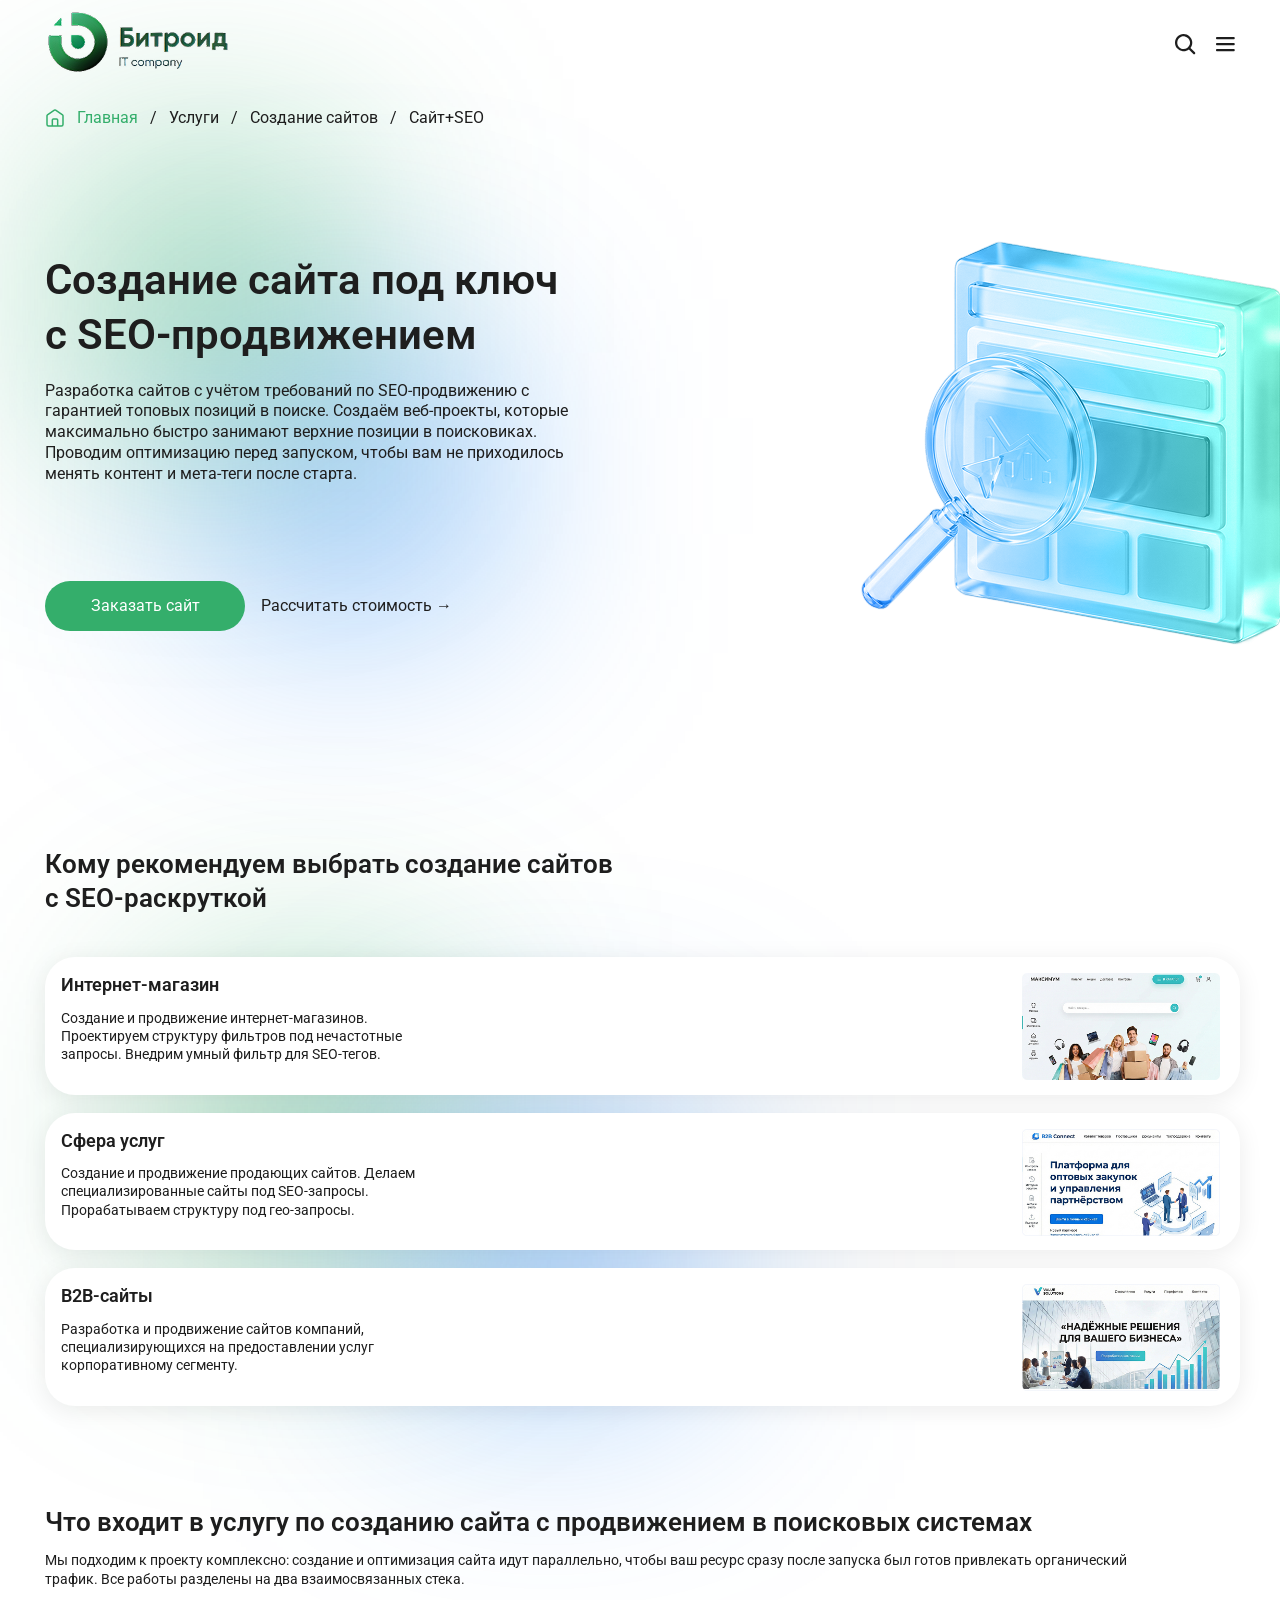
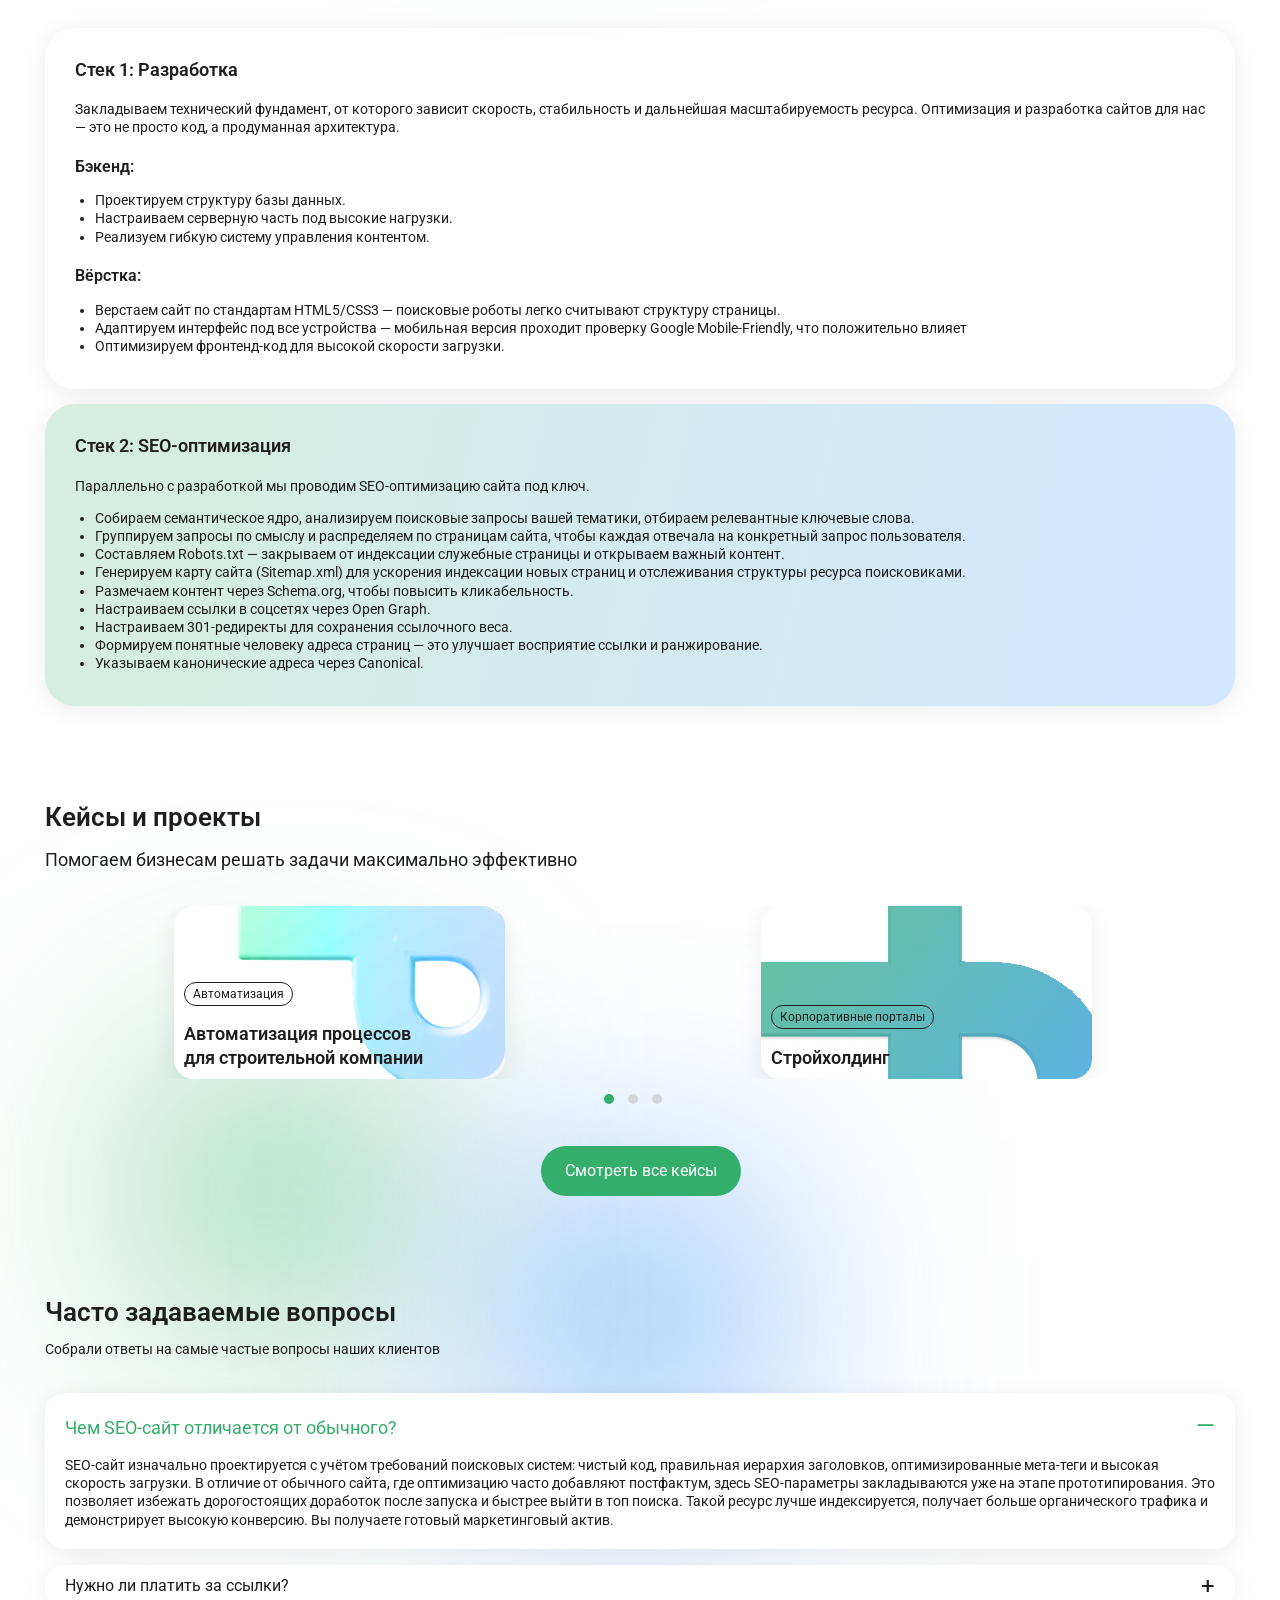
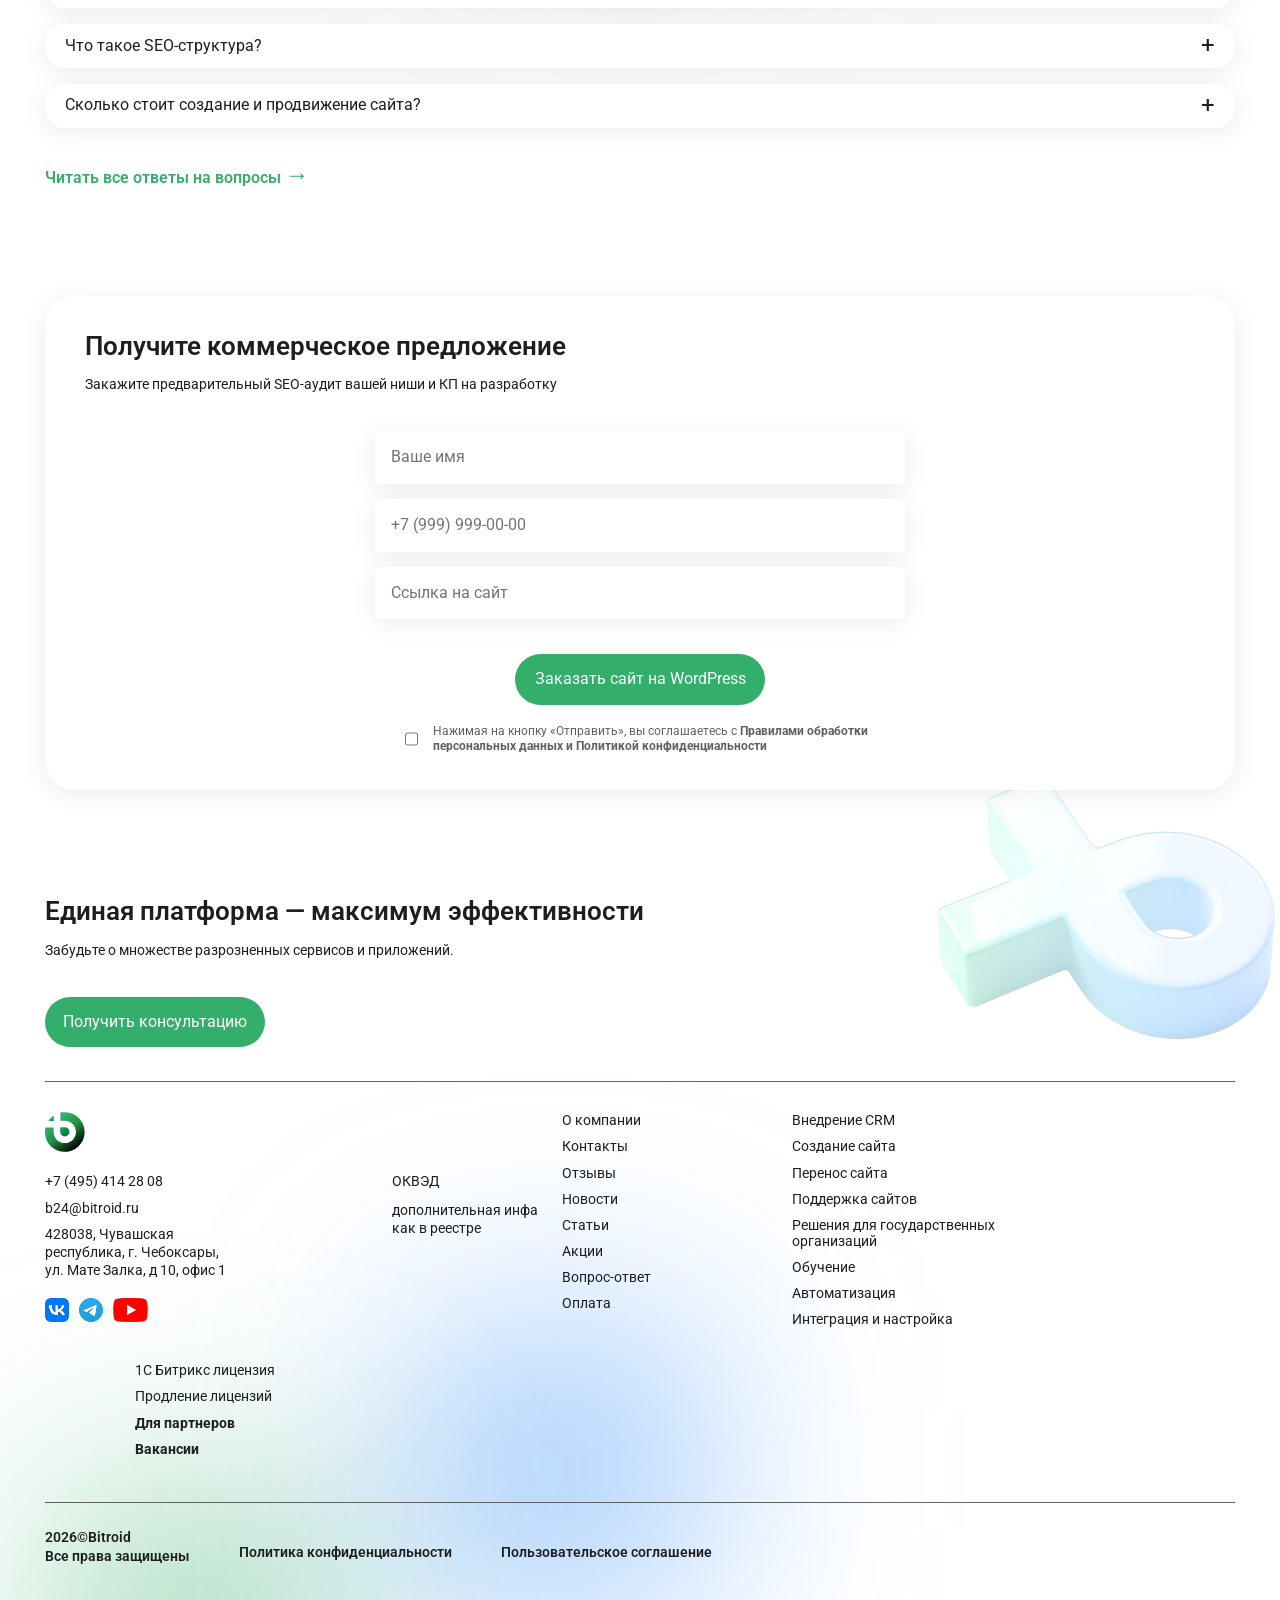
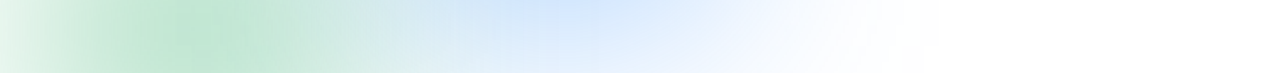
==== commit 92e57e42: "jquery_menu" ====
--- a/index.html
+++ b/index.html
@@ -30,10 +30,10 @@
 <header>
     <!--                         Секция "Главное меню"                    -->    
     <section class="navigation_section">
-        <div class="logo_block">
-            <img src="./img/logo.png" alt="Logo" width="198" height="64">
-        </div>
-        <div class="menu_block">
+        <a href="#" class="logo_block">
+            <img src="./img/logo.png" alt="Bitroid.ru" width="198" height="64">
+        </a>
+        <div class="menu_block" data-isshow="0">
             <a href="#">
                 Услуги
                 <div class="icon_caretdown"></div>
@@ -382,8 +382,8 @@
     <div class="bottom_copyright">
         <div class="column1_block">
             <a href="#">
-                2026©Bitroid<br>
-                Все права защищены
+                <p>2026©Bitroid</p>
+                <p>Все права защищены</p>
             </a>
         </div>
         <div class="column2_block">
--- a/css/typography.css
+++ b/css/typography.css
@@ -18,7 +18,7 @@
     color: var(--color_deep_gray);
 }
 
-a:hover, a:active {
+a:hover, a:active, button:hover {
     opacity: 0.7;
 }
 
@@ -56,33 +56,27 @@
 
 h1, h2, h3, h4 {
     margin: 0;
+    font-family: 'Roboto';
+    font-style: normal;
+    font-weight: 600;
+    line-height: 130%;    
 }
 
 h1 {
     position: relative;
-    font-family: 'Roboto';
-    font-style: normal;
-    font-weight: 600;
     font-size: 64px;
-    line-height: 130%;
 }
 
 h2 {
-    font-family: 'Roboto';
-    font-style: normal;
-    font-weight: 600;
     font-size: 40px;
-    line-height: 130%;
-    color: var(--color_deep_gray);   
 }
 
 h3 {
-    font-family: 'Roboto';
-    font-style: normal;
-    font-weight: 600;
     font-size: 24px;
-    line-height: 130%;
-    color: var(--color_deep_gray);
+}
+
+h4 {
+    font-size: 18px;
 }
 
 ul, li {
--- a/css/header.css
+++ b/css/header.css
@@ -5,9 +5,13 @@
 }
 
 .navigation_section > .logo_block {
+    display: block;
     padding-top: 10px;
     padding-bottom: 10px;
 }
+.navigation_section > a:hover {
+    opacity: initial;
+} 
 
 .navigation_section > .menu_block {
     display: flex;
--- a/css/main.css
+++ b/css/main.css
@@ -404,44 +404,50 @@
 }
 
 .feedback {
-    display: flex;
-    flex-wrap: wrap;
-    gap: 17px 15px;
-    justify-content: space-between;    
+    display: grid;
+    row-gap: 15px;
+    column-gap: 17px;
+    grid-template-columns: 1fr 1fr;
+    grid-template-rows: auto auto auto auto;
+    grid-template-areas:
+    "your_name your_phone"
+    "link_site link_site"
+    "send_button send_button"
+    "getoffer_checkbox getoffer_checkbox"
 }
 
 .feedback > .your_name {
-    width: 47%;
+    grid-area: your_name;
 }
 
 .feedback > .your_phone {
-    width: 48%;
+    grid-area: your_phone;
 }
 
 .feedback > .link_site {
-    width: 100%;
+    grid-area: link_site;
 }
 
 .feedback > .send_button {
-    width: 100%;
+    grid-area: send_button;
     text-align: center;
 }
 
 .feedback button {
     width: 225px;
-    margin-top: 18px;
+    margin: 20px auto 26px auto;
 }
 
 .feedback button::after {
     content: 'Получить консультацию';
 }
 
-.getoffer_form > table {
-    width: 100%;
-    border-spacing: 15px 11px;
+.getoffer_checkbox {
+    grid-area: getoffer_checkbox;
 }
 
 .getoffer_form label {
+    max-width: 560px;
     font-weight: 400;
     font-size: 12px;
     line-height: 130%;
@@ -451,7 +457,6 @@
 }
 
 .getoffer_form .getoffer_checkbox {
-    margin-top: 23px;
     display: flex;
     justify-content: left;
     align-items: center;
--- a/css/main_laptop.css
+++ b/css/main_laptop.css
@@ -157,6 +157,24 @@
     padding-bottom: 10px;
 }
 
+case:hover {
+    width: 331px;    
+    height: 173px;
+    box-shadow: none;
+}
+
+.case_left:hover {
+    background: url('../img/cases01.png') right bottom no-repeat #FFFFFF;    
+}
+
+.case_center:hover {
+    background: url('../img/cases02.png') right top no-repeat #FFFFFF;
+}
+
+.case_right:hover {
+    background: url('../img/cases03.png') left top no-repeat #FFFFFF;    
+}
+
 .cases_buttons {
     text-align: center;
 }
@@ -245,21 +263,22 @@
 }
 
 .feedback {
-    gap: 13px 15px;
-    margin-left: 33px;
-    margin-right: 35px;
-}
-
-.feedback > .your_name {
-    width: 100%;
-}
-
-.feedback > .your_phone {
-    width: 100%;
+    max-width: 530px;
+    margin: 0 auto;
+    grid-template-columns: 1fr;
+    grid-template-rows: auto auto auto auto auto;
+    grid-template-areas:
+    "your_name"
+    "your_phone"
+    "link_site"
+    "send_button"
+    "getoffer_checkbox"
+    
 }
 
 .feedback button {
-    margin-top: 25px;
+    margin-top: 20px;
+    margin-bottom: 4px;
     width: 250px;
 }
 
@@ -268,8 +287,9 @@
 }
 
 .getoffer_form .getoffer_checkbox {
-    margin-left: 35px;
-    margin-top: 8px;
-}
+    /* margin-left: 35px; */
+    margin: 0 auto;
+    max-width: 470px;
+} 
 
 }
--- a/css/main_mobile.css
+++ b/css/main_mobile.css
@@ -232,13 +232,13 @@
 }
 
 .feedback {
-    gap: 10px;
-    margin-left: 0;
-    margin-right: 0;
+    row-gap: 10px;
 }
 
 .feedback button {
-    width: 200px;
+    max-width: 200px;
+    margin-top: 26px;
+    margin-bottom: 0;    
 }
 
 .feedback button::after {
--- a/css/footer.css
+++ b/css/footer.css
@@ -1,8 +1,7 @@
 footer {
     position: relative;
-    padding-top: 41px;
+    padding-top: 35px;
     background: url('../img/footer_background.png') right top no-repeat;
-    height: 793px;
     overflow: hidden;
 }
 
@@ -27,16 +26,15 @@
 }
 
 .get_consultation > .buttons > button {
-    width: 225px;
+    width: 220px;
 }
 
 footer > .bottom_menu {
     display: flex;
     flex-direction: row;
     margin-top: 70px;
-    height: 363px;
     width: 100%;
-    padding: 40px 0 45px 0; 
+    padding: 45px 0 45px 0; 
     border-top: var(--color_gray) solid 1px;
     border-bottom: var(--color_gray) solid 1px;
 }
@@ -44,26 +42,19 @@
 .bottom_menu > .contacts_block {
     display: flex;
     flex-direction: column;
-    width: 185px;
+    width: 310px;
 }
 
 .contacts_block > .logo {
-    height: 55px;
+    height: 60px;
 }
 
-.contacts_block > div > .phone {    
-    display: block;
-    margin-top: 6px;
-}
-
-.contacts_block > div > .email {    
-    display: block;
-    margin-top: 6px;
-}
-
-.contacts_block > div > .adress {    
-    display: block;
-    margin-top: 6px;
+.contacts_block > .info_data {
+    width: 185px;
+    display: flex;
+    flex-direction: column;
+    justify-content: start;
+    gap: 8px;
 }
 
 .contacts_block > .social_media {
@@ -83,13 +74,15 @@
     justify-content: start;
     width: 175px;
     margin-top: 60px;
-    margin-left: 125px;
     gap: 10px;
     font-size: 14px;
 }
 
 .bottom_menu > .column2_block {
-    margin-left: 0;
+    width: 298px;
+}
+
+.bottom_menu > .column2_block > * {
     width: 218px;
 }
 
@@ -97,7 +90,6 @@
     display: flex;
     flex-direction: column;
     justify-content: space-between;
-    margin-left: 80px;
     width: 230px;
 }
 
@@ -109,8 +101,11 @@
 } 
 
 .bottom_menu > .column4_block {
-    margin-left: 0;
     width: 150px;
+}
+
+.column4_block {
+    line-height: 130%;
 }
 
 .bottom_copyright {
@@ -118,8 +113,13 @@
     display: flex;
     flex-direction: row;
     justify-content: start;
-    padding-top: 20px;
+    padding-top: 26px;
     padding-bottom: 110px;    
+}
+
+.bottom_copyright p {
+    margin-top: 0;
+    margin-bottom: 0;
 }
 
 .bottom_copyright > div {
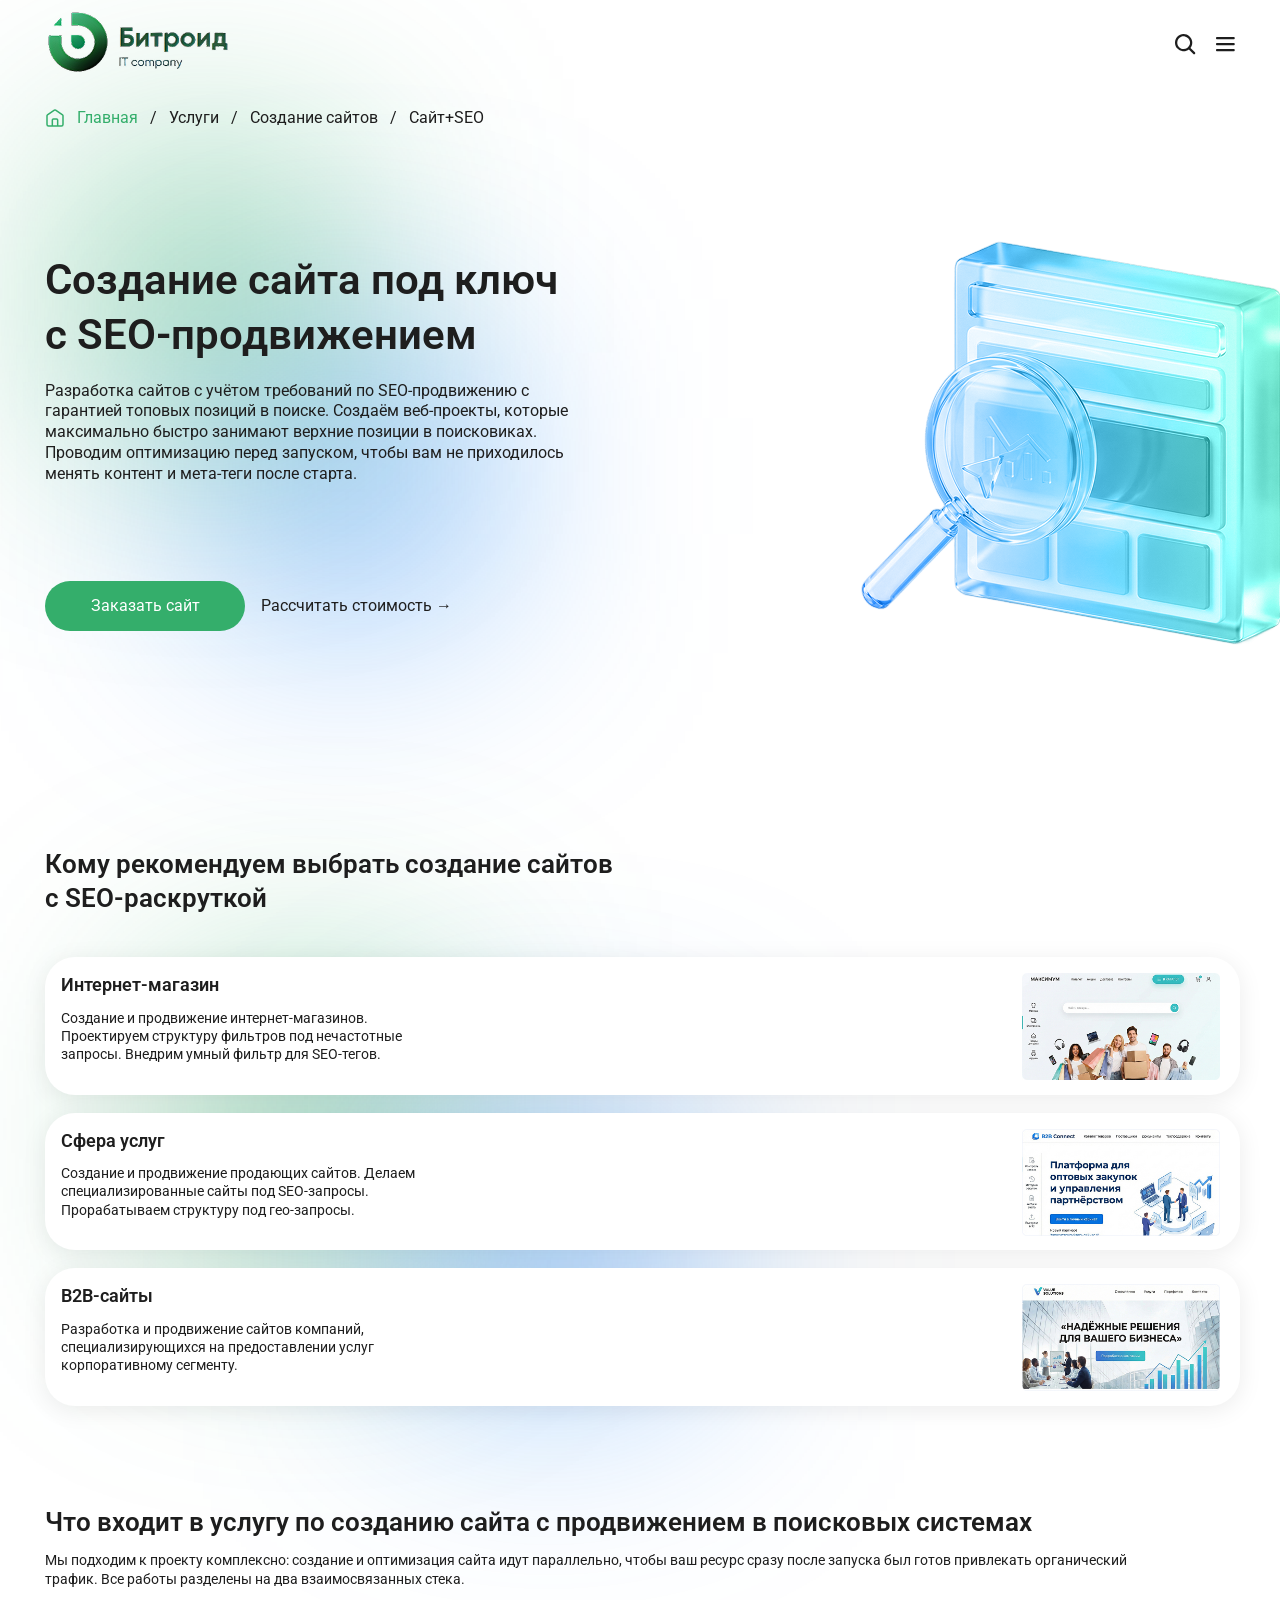
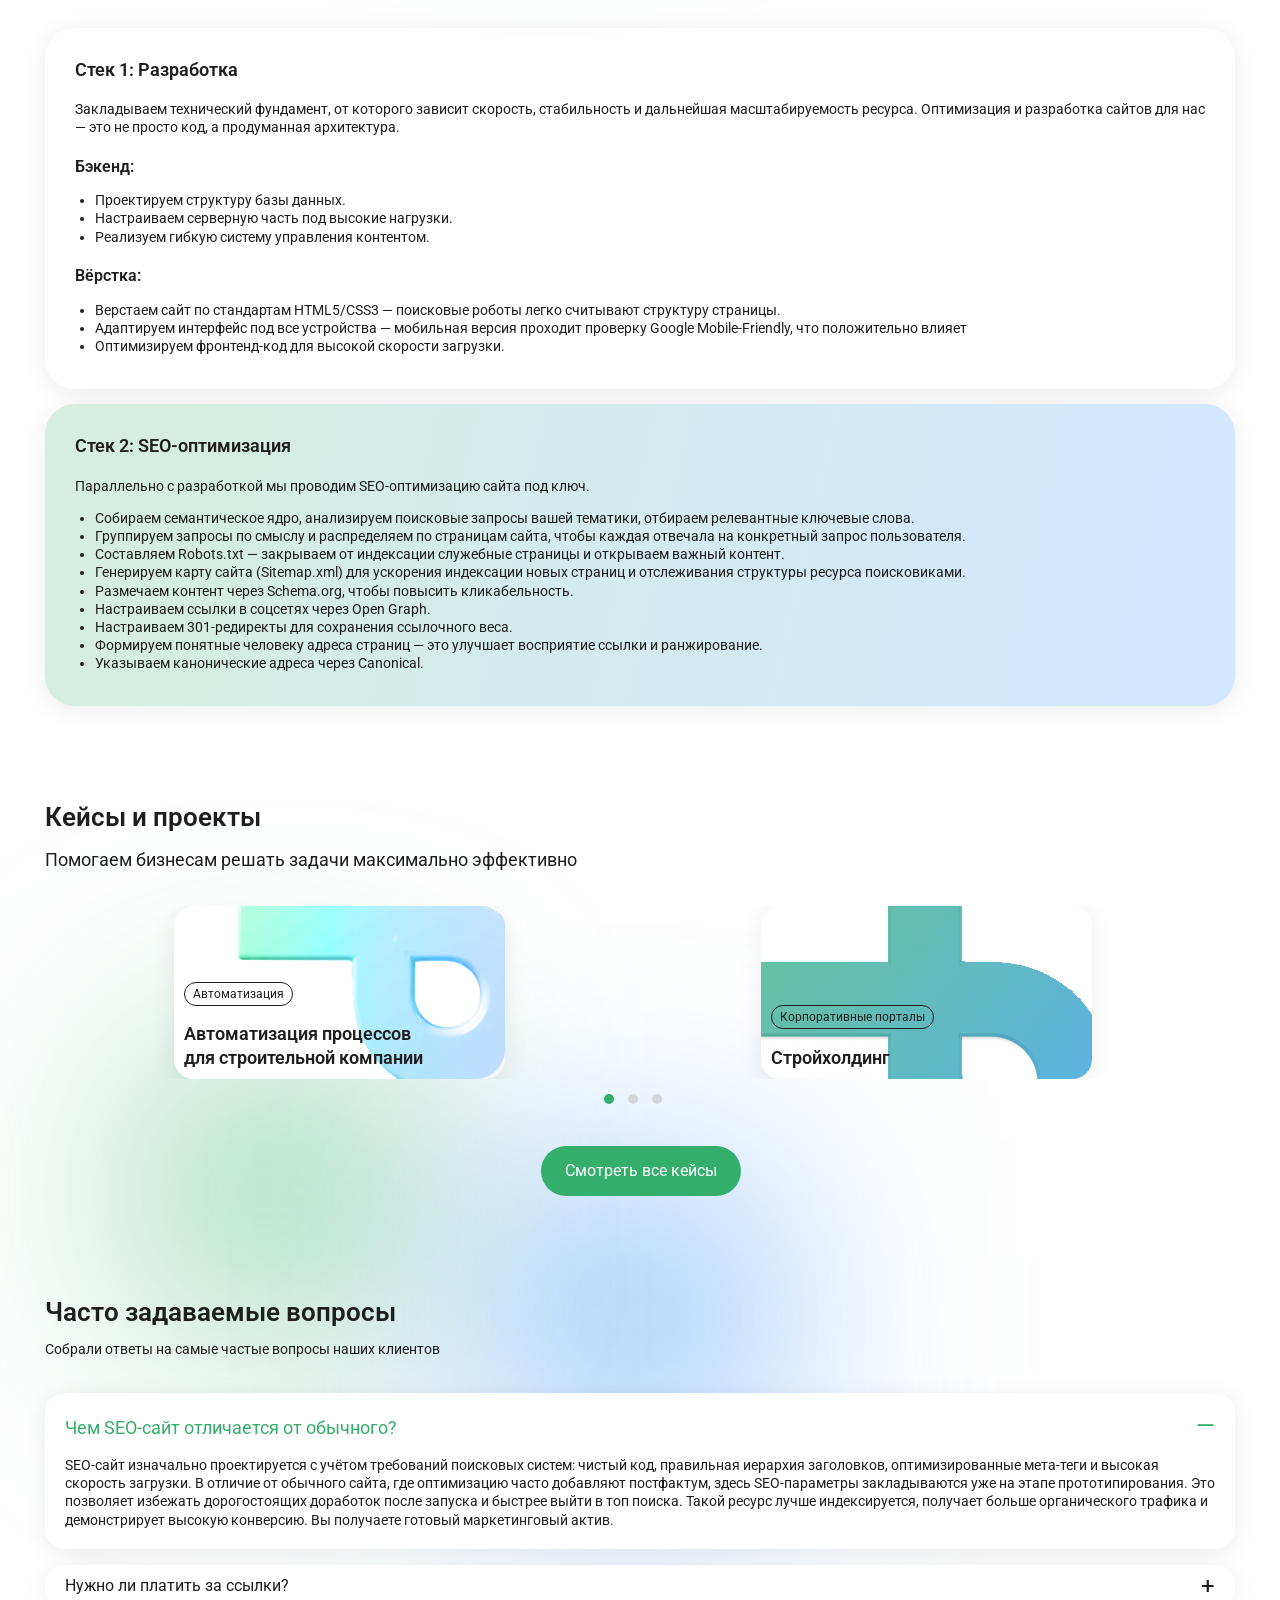
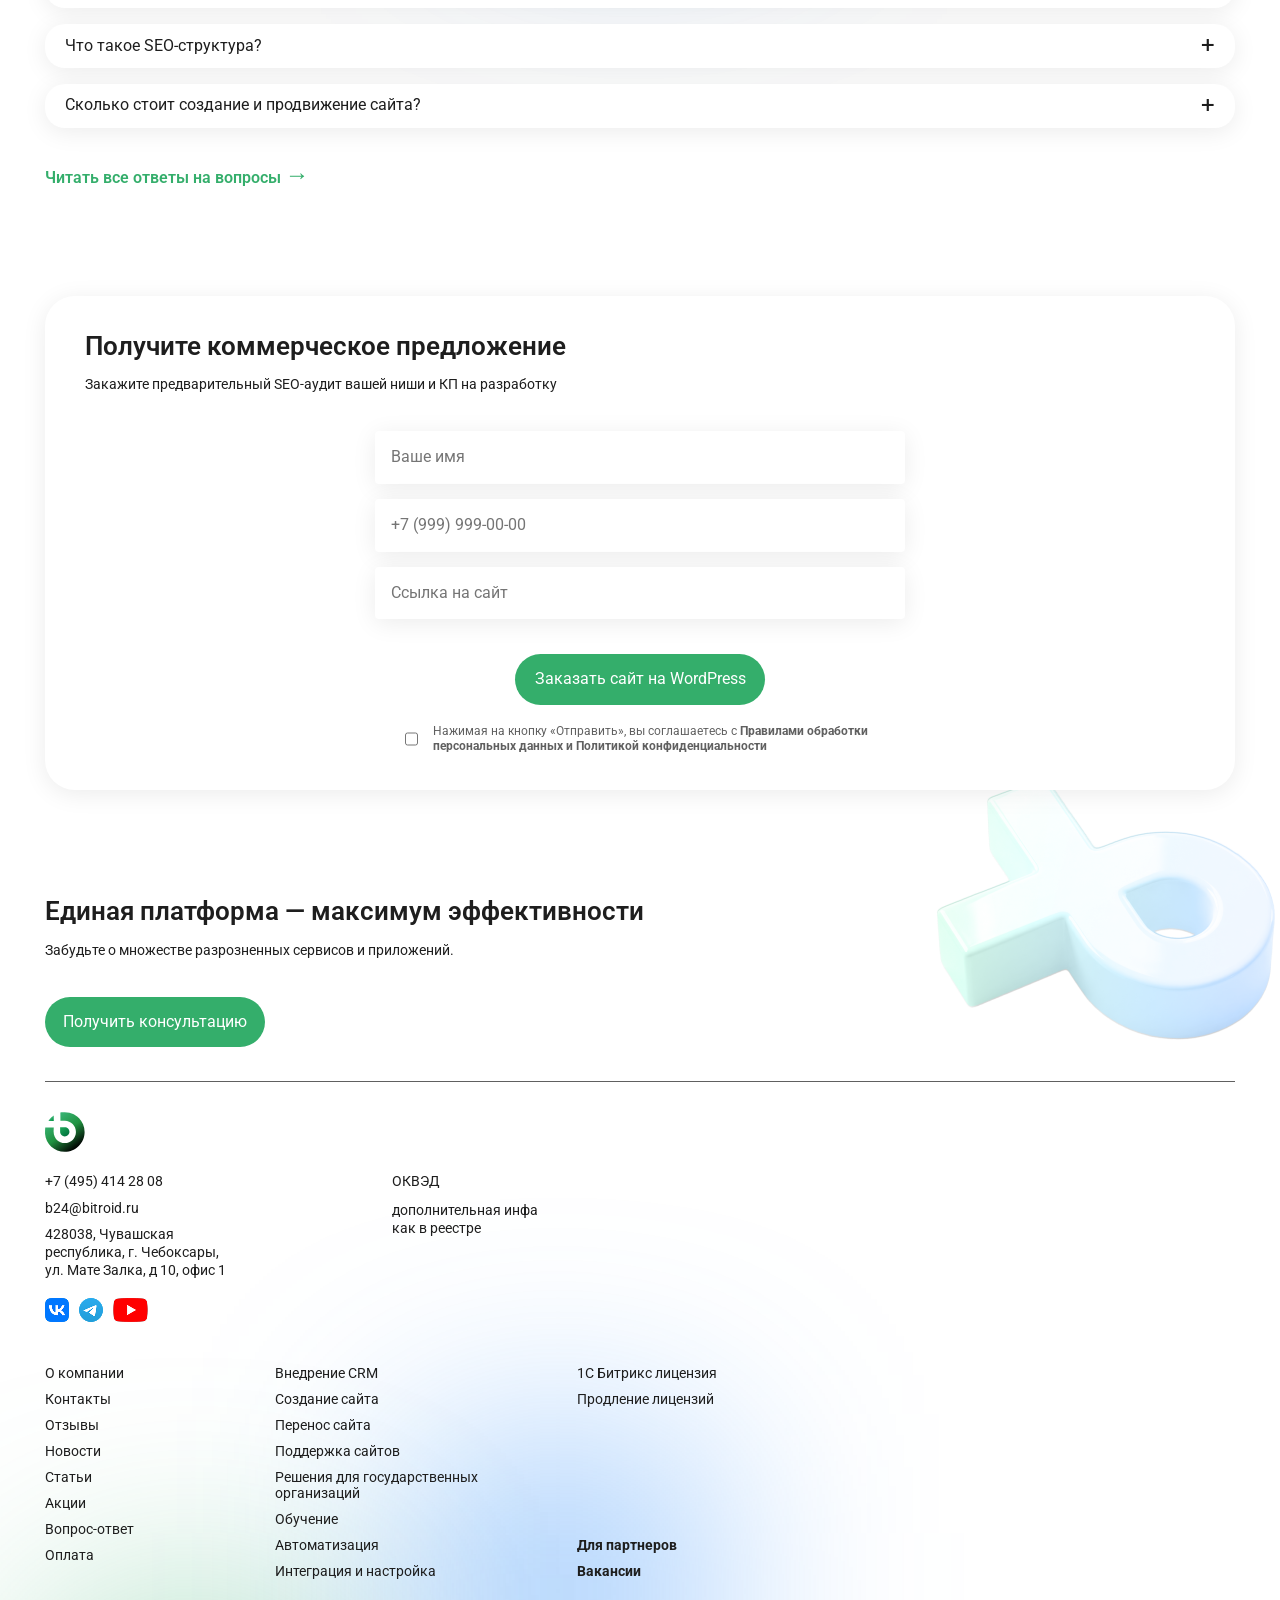
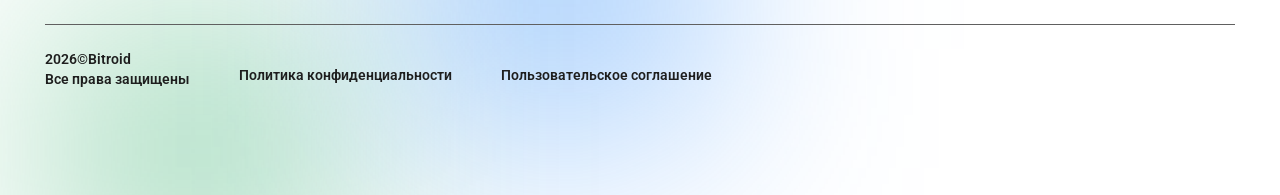
==== commit caa9ca34: "grid_fix" ====
--- a/index.html
+++ b/index.html
@@ -329,20 +329,18 @@
         </div>
     </div>
     <div class="bottom_menu">
-        <div class="contacts_block">
-            <div class="logo">
-                <img src="./img/logo.svg" alt="Bitrod" width="40" height="40">
-            </div>
-            <div class="info_data">
-                <a href="tel:+74954142808" class="phone dekstop_text_s">+7 (495) 414 28 08</a>
-                <a href="emailto:b24@bitroid.ru" class="email dekstop_text_s">b24@bitroid.ru</a>
-                <div class="adress dekstop_text_s">428038, Чувашская республика, г. Чебоксары, ул. Мате Залка, д 10, офис 1</div>
-            </div>
-            <div class="social_media">
-                <a href="#" target="_blank"><img src="./img/vk.png" alt="ВКонтакте" width="24" height="24"></a>
-                <a href="#" target="_blank"><img src="./img/telegram.png" alt="Телеграм" width="24" height="24"></a>
-                <a href="#" target="_blank"><img src="./img/youtube.png" alt="YouTube" width="35" height="24"></a>
-            </div>
+        <div class="logo">
+            <img src="./img/logo.svg" alt="Bitrod" width="40" height="40">
+        </div>
+        <div class="info_data">
+            <a href="tel:+74954142808" class="phone dekstop_text_s">+7 (495) 414 28 08</a>
+            <a href="emailto:b24@bitroid.ru" class="email dekstop_text_s">b24@bitroid.ru</a>
+            <div class="adress dekstop_text_s">428038, Чувашская республика, г. Чебоксары, ул. Мате Залка, д 10, офис 1</div>
+        </div>
+        <div class="social_media">
+            <a href="#" target="_blank"><img src="./img/vk.png" alt="ВКонтакте" width="24" height="24"></a>
+            <a href="#" target="_blank"><img src="./img/telegram.png" alt="Телеграм" width="24" height="24"></a>
+            <a href="#" target="_blank"><img src="./img/youtube.png" alt="YouTube" width="35" height="24"></a>
         </div>
         <div class="column1_block">
             <a href="#">О компании</a>
--- a/css/footer.css
+++ b/css/footer.css
@@ -29,7 +29,7 @@
     width: 220px;
 }
 
-footer > .bottom_menu {
+/* footer > .bottom_menu {
     display: flex;
     flex-direction: row;
     margin-top: 70px;
@@ -37,27 +37,46 @@
     padding: 45px 0 45px 0; 
     border-top: var(--color_gray) solid 1px;
     border-bottom: var(--color_gray) solid 1px;
+} */
+footer > .bottom_menu {
+    display: grid;
+    margin-top: 70px;
+    width: 100%;
+    padding: 45px 0 45px 0; 
+    border-top: var(--color_gray) solid 1px;
+    border-bottom: var(--color_gray) solid 1px;
+
+    grid-template-columns: 310px 175px 298px 230px 150px;
+    grid-template-rows: 60px auto auto auto;
+    grid-template-areas: "logo logo logo logo logo"
+                        "info_data column1 column2 column3 column4"
+                        "social_media column1 column2 column3 column4"
+                        ". column1 column2 column3 column4"
 }
 
 .bottom_menu > .contacts_block {
     display: flex;
     flex-direction: column;
-    width: 310px;
 }
 
-.contacts_block > .logo {
-    height: 60px;
+.bottom_menu > .logo {
+    grid-area: logo;
 }
 
-.contacts_block > .info_data {
-    width: 185px;
+.bottom_menu > .info_data  {
+    grid-area: info_data;
     display: flex;
     flex-direction: column;
     justify-content: start;
     gap: 8px;
 }
 
-.contacts_block > .social_media {
+.bottom_menu > .info_data > * {
+    width: 185px;
+}
+
+.bottom_menu > .social_media {
+    grid-area: social_media;
     display: flex;
     flex-direction: row;
     justify-content: start;
@@ -72,14 +91,16 @@
     display: flex;
     flex-direction: column;
     justify-content: start;
-    width: 175px;
-    margin-top: 60px;
     gap: 10px;
     font-size: 14px;
 }
 
+.bottom_menu > .column1_block {
+    grid-area: column1;
+}
+
 .bottom_menu > .column2_block {
-    width: 298px;
+    grid-area: column2;
 }
 
 .bottom_menu > .column2_block > * {
@@ -87,10 +108,10 @@
 }
 
 .bottom_menu > .column3_block {
+    grid-area: column3;
     display: flex;
     flex-direction: column;
     justify-content: space-between;
-    width: 230px;
 }
 
 .column3_block > .top_lines,
@@ -101,10 +122,8 @@
 } 
 
 .bottom_menu > .column4_block {
+    grid-area: column4;
     width: 150px;
-}
-
-.column4_block {
     line-height: 130%;
 }
 
--- a/css/footer_laptop.css
+++ b/css/footer_laptop.css
@@ -38,42 +38,15 @@
 footer > .bottom_menu {
     margin-top: 34px;
     padding-top: 30px;
-    flex-wrap: wrap;
     height: auto;
-}
 
-.bottom_menu > .contacts_block {
-    width: 347px;
-    height: 250px;
-}
-
-.bottom_menu > .contacts_block > div > .adress {
-    width: 190px;
-}
-
-.bottom_menu > .column1_block {
-    order: 2;
-    margin-left: 0;
-    margin-top: 0;
-    width: 230px;
-} 
-
-.bottom_menu > .column2_block {
-    order: 3;
-    margin-top: 0;
-    width: 210px;
-} 
-
-.bottom_menu > .column3_block {
-    order: 4;
-    margin-left: 90px;
-    margin-top: 0;
-    width: 145px;
-}
-
-.bottom_menu > .column4_block {
-    order: 1;
-    width: 170px;
+    grid-template-columns: 230px 117px 185px 146px;
+    grid-template-rows: 60px auto auto 38px auto ;
+    grid-template-areas: "logo logo logo logo"
+                        "info_data . column4 ."
+                        "social_media . . ."
+                        ". . . ."
+                        "column1 column2 . column3"
 }
 
 .bottom_copyright {
--- a/css/footer_mobile.css
+++ b/css/footer_mobile.css
@@ -17,67 +17,54 @@
 }
 
 footer > .bottom_menu {
-    margin-top: 42px;
+    width: 330px;
+    margin: 42px auto 0 auto;
     padding-bottom: 31px;
-    justify-content: center;
+
+    grid-template-columns: 60px 140px 75px 55px;
+    grid-template-rows: 130px 85px auto 40px auto;
+    grid-template-areas: "logo info_data info_data social_media"
+                        "column4 column4 column4 column4"
+                        "column2 column2 column1 column1"
+                        ". . . ."
+                        "column3 column3 column3 column3"
 }
 
-.bottom_menu > .contacts_block {
-    flex-direction: row;
-    height: auto;
-}
-
-.contacts_block > .social_media {
+.bottom_menu > .social_media {
     flex-direction: column;
 }
 
-.contacts_block > .logo {
-    width: 60px;
+.bottom_menu > .info_data {
+    gap: 7px;
 }
 
-.contacts_block > .info_data> .phone {
-    margin-top: 0px;
-}
-
-.contacts_block > .info_data > .email {
-    margin-top: 8px;
-}
-
-.contacts_block > .info_data > .adress {
-    margin-top: 8px;
-}
-
-.contacts_block > .info_data {
-    width: 220px;
-}
-
-.contacts_block > .social_media {
+.bottom_menu > .social_media {
     padding-top: 0px;
     align-items: center;
+    gap: 7px;
 }
 
 .bottom_menu > .column4_block {
     width: 100%;
-    margin-top: 25px;
-    margin-bottom: 40px;
+    gap: 7px;
 }
 
 .bottom_menu > .column1_block {
-    order: 3;
-    width: 120px;
+    /* width: 120px; */
 }
 
 .bottom_menu > .column2_block {
-    order: 2;
-    width: 200px;
     line-height: 118%;
+}
+
+.bottom_menu > .column2_block > a {
+    width: 165px;
 }
 
 .bottom_menu > .column3_block {
     flex-direction: row;
-    margin-top: 40px;
+    /* margin-top: 40px; */
     margin-left: 0;
-    width: 320px;
     gap: 0;
     justify-content: left;
 }
